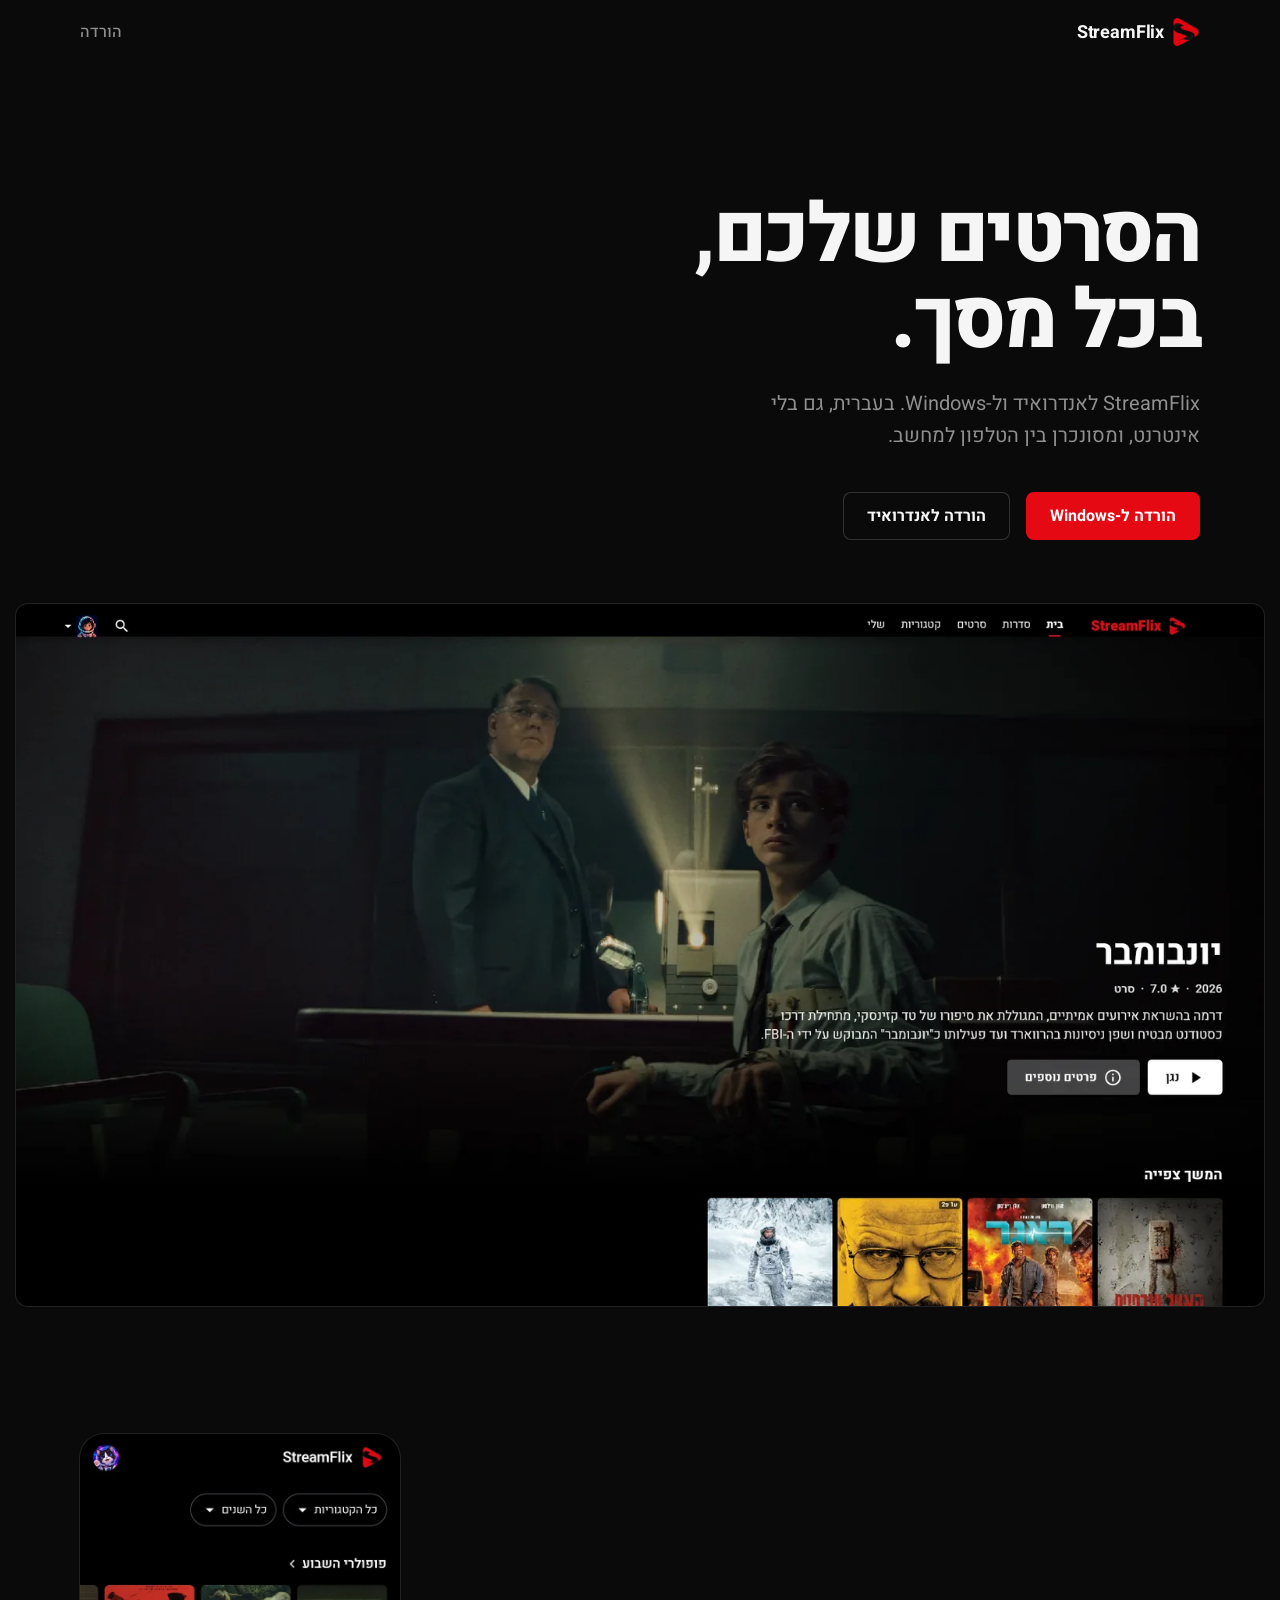
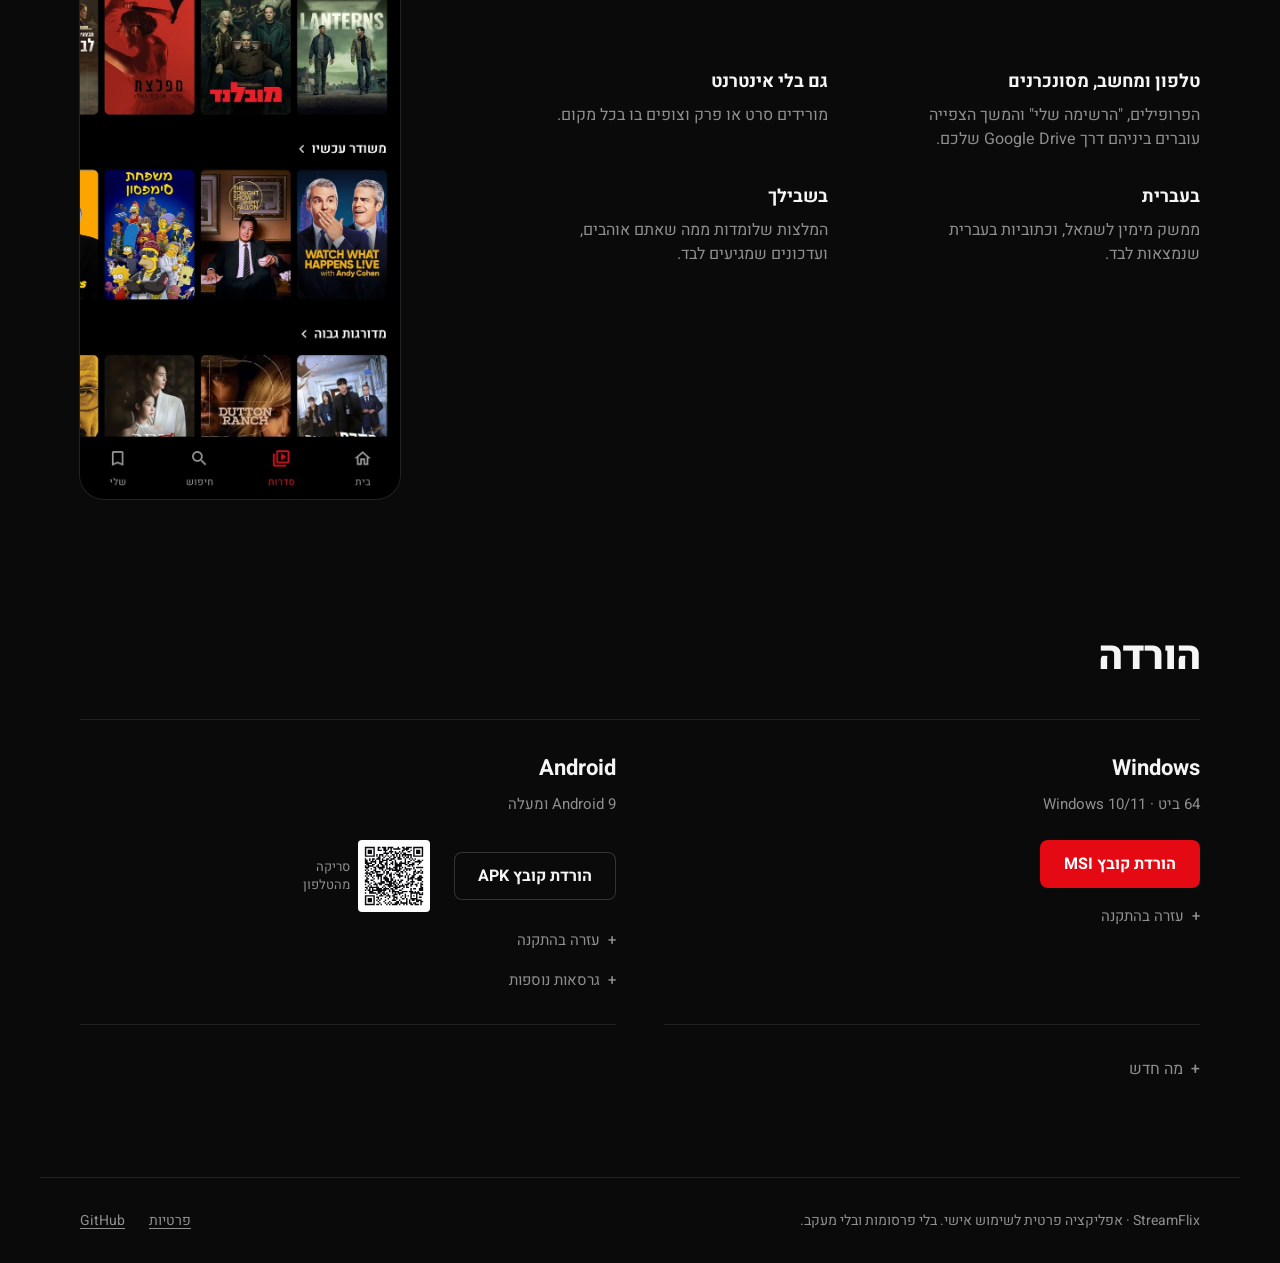
==== preview/index.html @ 17f9ec04 "Add /preview/ of the landing-v2 redesign for owner review (not linked, noindex)" ====
<!DOCTYPE html>
<html lang="he" dir="rtl" data-platform="other">
<head>
<meta name="robots" content="noindex">
<meta charset="utf-8">
<meta name="viewport" content="width=device-width, initial-scale=1, viewport-fit=cover">
<title>StreamFlix · לאנדרואיד ול-Windows</title>
<meta name="description" content="StreamFlix לאנדרואיד ול-Windows: ממשק בעברית, צפייה בלי אינטרנט, וסנכרון בין הטלפון למחשב.">
<meta name="theme-color" content="#0a0a0a">
<meta name="color-scheme" content="dark">
<link rel="canonical" href="https://haim098.github.io/streamflix-site/">
<link rel="icon" type="image/png" href="assets/favicon.png">
<link rel="apple-touch-icon" href="assets/apple-touch-icon.png">

<meta property="og:type" content="website">
<meta property="og:locale" content="he_IL">
<meta property="og:site_name" content="StreamFlix">
<meta property="og:title" content="StreamFlix · לטלפון ולמחשב">
<meta property="og:description" content="ממשק בעברית, צפייה בלי אינטרנט, וסנכרון בין הטלפון למחשב. לאנדרואיד ול-Windows.">
<meta property="og:url" content="https://haim098.github.io/streamflix-site/">
<meta property="og:image" content="https://haim098.github.io/streamflix-site/assets/og.jpg">
<meta property="og:image:width" content="1200">
<meta property="og:image:height" content="630">
<meta property="og:image:alt" content="StreamFlix במחשב ובטלפון">
<meta name="twitter:card" content="summary_large_image">
<meta name="twitter:image" content="https://haim098.github.io/streamflix-site/assets/og.jpg">

<link rel="preconnect" href="https://fonts.googleapis.com">
<link rel="preconnect" href="https://fonts.gstatic.com" crossorigin>
<link rel="stylesheet" href="https://fonts.googleapis.com/css2?family=Heebo:wght@400;500;700;800&display=swap">
<link rel="preconnect" href="https://api.github.com" crossorigin>
<link rel="stylesheet" href="assets/site.css">
<script>
  (function () {
    var ua = navigator.userAgent || "", p = "other";
    if (/Android/i.test(ua)) p = "android";
    else if (/iPhone|iPad|iPod/i.test(ua) || (/Macintosh/.test(ua) && navigator.maxTouchPoints > 1)) p = "ios";
    else if (/Windows/i.test(ua)) p = "windows";
    document.documentElement.setAttribute("data-platform", p);
  })();
</script>
</head>
<body>

<header class="bar">
  <div class="wrap bar-in">
    <a class="brand" href="./" aria-label="StreamFlix">
      <img src="assets/logo.png" alt="" width="28" height="28">
      <span>StreamFlix</span>
    </a>
    <a class="bar-link" href="#download">הורדה</a>
  </div>
</header>

<main>
  <section class="hero wrap" aria-labelledby="title">
    <h1 id="title">הסרטים שלכם,<br>בכל מסך.</h1>
    <p class="sub">StreamFlix לאנדרואיד ול-Windows. בעברית, גם בלי אינטרנט, ומסונכרן בין הטלפון למחשב.</p>

    <div class="actions">
      <a class="btn" data-plat="windows" href="https://github.com/Haim098/streamflix-releases/releases/latest/download/streamflix-windows-x64.msi">הורדה ל-Windows</a>
      <a class="btn" data-plat="android" href="https://github.com/Haim098/streamflix-releases/releases/latest/download/streamflix-arm64-v8a.apk">הורדה לאנדרואיד</a>
    </div>
    <p class="meta">
      <span class="live" data-version hidden></span>
      <span class="only-android"><a href="https://github.com/Haim098/streamflix-releases/releases/latest/download/streamflix-universal.apk">טלפון ישן? גרסה אוניברסלית</a></span>
      <span class="only-ios">אין עדיין גרסה לאייפון.</span>
    </p>
  </section>

  <figure class="shot-desktop">
    <img data-shot="desktop"
         src="assets/shots/desktop-home-1920.webp"
         srcset="assets/shots/desktop-home-960.webp 960w, assets/shots/desktop-home.webp 1600w, assets/shots/desktop-home-1920.webp 1920w"
         sizes="(min-width: 1536px) 1440px, calc(100vw - 32px)"
         width="1920" height="1080" fetchpriority="high" decoding="async"
         alt="StreamFlix במחשב: מסך הבית עם באנר גדול של סרט ושורת המשך צפייה">
  </figure>

  <section class="about wrap" aria-label="יכולות">
    <dl class="points">
      <div><dt>טלפון ומחשב, מסונכרנים</dt><dd>הפרופילים, "הרשימה שלי" והמשך הצפייה עוברים ביניהם דרך Google Drive שלכם.</dd></div>
      <div><dt>גם בלי אינטרנט</dt><dd>מורידים סרט או פרק וצופים בו בכל מקום.</dd></div>
      <div><dt>בעברית</dt><dd>ממשק מימין לשמאל, וכתוביות בעברית שנמצאות לבד.</dd></div>
      <div><dt>בשבילך</dt><dd>המלצות שלומדות ממה שאתם אוהבים, ועדכונים שמגיעים לבד.</dd></div>
    </dl>
    <figure class="shot-phone">
      <img data-shot="phone" src="assets/shots/phone-series.webp" width="720" height="1497" loading="lazy" decoding="async"
           alt="StreamFlix בטלפון: לשונית הסדרות עם שורות של פוסטרים">
    </figure>
  </section>

  <section class="download wrap" id="download" aria-labelledby="dl-title">
    <h2 id="dl-title">הורדה</h2>
    <div class="dl-cols">
      <div class="dl" data-card="windows">
        <h3>Windows</h3>
        <p class="spec">64 ביט · <bdi dir="ltr">Windows 10/11</bdi><span class="live" data-size="streamflix-windows-x64.msi"></span></p>
        <a class="btn" data-plat="windows" href="https://github.com/Haim098/streamflix-releases/releases/latest/download/streamflix-windows-x64.msi">הורדת קובץ MSI</a>
        <details>
          <summary>עזרה בהתקנה</summary>
          <p>לחיצה כפולה על הקובץ, בלי הרשאות מנהל. אם מופיע "Windows protected your PC": <b dir="ltr">More info</b> ואז <b dir="ltr">Run anyway</b>. בניגון הראשון חומת האש תשאל על גישה לרשת (הסרטים מגיעים מרשת שיתוף קבצים): <b dir="ltr">Allow</b>.</p>
        </details>
      </div>

      <div class="dl" data-card="android">
        <h3>Android</h3>
        <p class="spec"><bdi dir="ltr">Android 9</bdi> ומעלה<span class="live" data-size="streamflix-arm64-v8a.apk"></span></p>
        <div class="dl-row">
          <a class="btn" data-plat="android" href="https://github.com/Haim098/streamflix-releases/releases/latest/download/streamflix-arm64-v8a.apk">הורדת קובץ APK</a>
          <figure class="qr">
            <img src="assets/qr-android.svg" width="72" height="72" alt="קוד QR להורדת האפליקציה לאנדרואיד">
            <figcaption>סריקה מהטלפון</figcaption>
          </figure>
        </div>
        <details>
          <summary>עזרה בהתקנה</summary>
          <p>כשהטלפון מבקש, מאשרים התקנה ממקור לא ידוע (<b>הגדרות</b> ← <b>אפשר ממקור זה</b>) ולוחצים <b>התקן</b>.</p>
        </details>
        <details>
          <summary>גרסאות נוספות</summary>
          <ul class="variants">
            <li><a href="https://github.com/Haim098/streamflix-releases/releases/latest/download/streamflix-universal.apk">אוניברסלית, לכל טלפון</a><span class="live" data-size="streamflix-universal.apk"></span></li>
            <li><a href="https://github.com/Haim098/streamflix-releases/releases/latest/download/streamflix-armeabi-v7a.apk">טלפונים ישנים (32 ביט)</a><span class="live" data-size="streamflix-armeabi-v7a.apk"></span></li>
            <li><a href="https://github.com/Haim098/streamflix-releases/releases/latest/download/streamflix-x86_64.apk">x86_64</a><span class="live" data-size="streamflix-x86_64.apk"></span></li>
          </ul>
          <dl class="hashes" dir="ltr" data-hashes hidden></dl>
        </details>
      </div>
    </div>

    <details class="news" id="news">
      <summary>מה חדש<span class="live" data-news-ver hidden></span></summary>
      <div class="news-body" id="news-body"></div>
      <a class="news-link" href="https://github.com/Haim098/streamflix-releases/releases/latest" rel="noopener">כל השינויים ב-GitHub</a>
    </details>
  </section>
</main>

<footer class="foot wrap">
  <span>StreamFlix · אפליקציה פרטית לשימוש אישי. בלי פרסומות ובלי מעקב.</span>
  <nav aria-label="קישורים">
    <a href="../privacy/">פרטיות</a>
    <a href="https://github.com/Haim098/streamflix-releases/releases" rel="noopener">GitHub</a>
  </nav>
</footer>

<script src="assets/shots.js"></script>
<script src="assets/site.js"></script>
</body>
</html>
---- preview/assets/site.css ----
/* StreamFlix landing page, v2. Typography first, one accent, 8-pt spacing. */
:root {
  --bg: #0a0a0a;
  --fg: #f5f5f5;
  --muted: #8f8f8f;      /* 6.3:1 on --bg */
  --line: #222;
  --line-2: #333;
  --accent: #e50914;
  --accent-hi: #f6121d;
  --s1: 8px; --s2: 16px; --s3: 24px; --s4: 32px; --s5: 40px; --s6: 48px; --s8: 64px; --s10: 80px; --s12: 96px; --s16: 128px;
  --wrap: 1120px;
  --gutter: var(--s2);
  color-scheme: dark;
}
@media (min-width: 768px) { :root { --gutter: var(--s5); } }

*, *::before, *::after { box-sizing: border-box; }
html { -webkit-text-size-adjust: 100%; scroll-behavior: smooth; }
body {
  margin: 0; background: var(--bg); color: var(--fg);
  font: 400 16px/1.5 "Heebo", "Segoe UI", system-ui, sans-serif;
  -webkit-font-smoothing: antialiased;
}
img { display: block; max-width: 100%; height: auto; }
a { color: inherit; }
b { font-weight: 700; }
h1, h2, h3, p, dl, dd, figure, ul { margin: 0; }
[hidden] { display: none !important; }
:focus-visible { outline: 2px solid var(--fg); outline-offset: 3px; border-radius: 4px; }

.wrap { width: 100%; max-width: calc(var(--wrap) + 2 * var(--gutter)); margin-inline: auto; padding-inline: var(--gutter); }

/* Top bar */
.bar-in { display: flex; align-items: center; justify-content: space-between; height: var(--s8); }
.brand { display: inline-flex; align-items: center; gap: var(--s1); text-decoration: none; font-weight: 700; font-size: 18px; letter-spacing: -.01em; }
.bar-link { color: var(--muted); text-decoration: none; font-weight: 500; }
.bar-link:hover { color: var(--fg); }

/* Hero */
.hero { padding-top: var(--s10); padding-bottom: var(--s6); }
@media (min-width: 1024px) { .hero { padding-top: var(--s16); } }
h1 {
  font-weight: 800; letter-spacing: -.035em; line-height: 1.05;
  font-size: clamp(40px, 6.4vw, 88px);
}
.sub { margin-top: var(--s3); font-size: clamp(17px, 1.6vw, 20px); color: var(--muted); max-width: 40ch; line-height: 1.6; }

.actions { display: flex; flex-wrap: wrap; gap: var(--s2); margin-top: var(--s5); }
.btn {
  display: inline-flex; align-items: center; justify-content: center;
  height: var(--s6); padding: 0 var(--s3); border-radius: var(--s1);
  font-weight: 700; font-size: 16px; text-decoration: none; white-space: nowrap;
  background: transparent; color: var(--fg); box-shadow: inset 0 0 0 1px var(--line-2);
  transition: background-color .15s, box-shadow .15s;
}
.btn:hover { box-shadow: inset 0 0 0 1px var(--muted); }
/* Primary = the visitor's platform. Unknown desktops: Windows. */
[data-platform="windows"] .btn[data-plat="windows"],
[data-platform="other"] .btn[data-plat="windows"],
[data-platform="android"] .btn[data-plat="android"] { background: var(--accent); box-shadow: none; color: #fff; }
[data-platform="windows"] .btn[data-plat="windows"]:hover,
[data-platform="other"] .btn[data-plat="windows"]:hover,
[data-platform="android"] .btn[data-plat="android"]:hover { background: var(--accent-hi); }
[data-platform="android"] .actions .btn[data-plat="android"] { order: -1; }
@media (max-width: 479px) { .actions .btn { flex: 1 1 100%; } }

.meta { margin-top: var(--s2); font-size: 14px; color: var(--muted); display: flex; flex-wrap: wrap; gap: var(--s1) var(--s3); }
.meta a { color: var(--muted); text-underline-offset: 3px; }
.meta a:hover { color: var(--fg); }
.only-android, .only-ios { display: none; }
[data-platform="android"] .only-android, [data-platform="ios"] .only-ios { display: inline; }

/* Big desktop screenshot: as wide as the viewport allows, capped at 1440. */
.shot-desktop { padding-inline: var(--s2); max-width: calc(1440px + 2 * var(--s2)); margin-inline: auto; }
.shot-desktop img { width: 100%; border-radius: var(--s1); box-shadow: 0 0 0 1px var(--line); background: #000; }
@media (min-width: 768px) { .shot-desktop img { border-radius: 12px; } }

/* Points + phone */
.about {
  display: grid; gap: var(--s8); align-items: center;
  padding-top: var(--s12); padding-bottom: var(--s12);
}
@media (min-width: 900px) { .about { grid-template-columns: 1fr 320px; gap: var(--s12); padding-top: var(--s16); padding-bottom: var(--s16); } }
.points { display: grid; gap: var(--s4) var(--s5); }
@media (min-width: 600px) { .points { grid-template-columns: 1fr 1fr; } }
.points dt { font-weight: 700; font-size: 18px; }
.points dd { margin-top: var(--s1); color: var(--muted); max-width: 32ch; }
.shot-phone { width: min(280px, 72%); margin-inline: auto; }
.shot-phone img { border-radius: 24px; box-shadow: 0 0 0 1px var(--line); background: #000; }
@media (min-width: 900px) { .shot-phone { width: 100%; } }

/* Download */
.download { padding-bottom: var(--s12); }
h2 { font-size: clamp(28px, 3.4vw, 40px); font-weight: 800; letter-spacing: -.02em; padding-bottom: var(--s4); border-bottom: 1px solid var(--line); }
.dl-cols { display: grid; }
@media (min-width: 768px) { .dl-cols { grid-template-columns: 1fr 1fr; gap: var(--s6); } }
.dl { padding: var(--s4) 0; border-bottom: 1px solid var(--line); display: flex; flex-direction: column; align-items: flex-start; }
h3 { font-size: 22px; font-weight: 700; }
.spec { margin-top: var(--s1); color: var(--muted); font-size: 15px; margin-bottom: var(--s3); }
.dl-row { display: flex; align-items: center; gap: var(--s3); }
.qr { display: flex; align-items: center; gap: var(--s1); }
.qr img { width: 72px; height: 72px; border-radius: 4px; background: #fff; padding: 4px; }
.qr figcaption { font-size: 13px; color: var(--muted); width: 6em; line-height: 1.35; }
[data-platform="android"] .qr, [data-platform="ios"] .qr { display: none; }
@media (max-width: 767px) { .qr { display: none; } }

details { margin-top: var(--s2); width: 100%; }
summary { cursor: pointer; color: var(--muted); font-size: 15px; list-style: none; display: inline-flex; align-items: center; gap: var(--s1); }
summary::-webkit-details-marker { display: none; }
summary::before { content: "+"; display: inline-block; width: 1ch; font-weight: 500; }
details[open] > summary::before { content: "−"; }
summary:hover { color: var(--fg); }
details > p, details > ul, details > dl, details > div { margin-top: var(--s2); font-size: 15px; color: #cfcfcf; max-width: 60ch; line-height: 1.65; }
.variants { list-style: none; padding: 0; display: grid; gap: var(--s1); }
.variants a { text-underline-offset: 3px; }
.variants .live { color: var(--muted); }
.hashes { display: grid; gap: 4px; font-size: 12px !important; }
.hashes dt { color: var(--muted); margin-top: var(--s1); }
.hashes dd { font-family: ui-monospace, Consolas, monospace; word-break: break-all; color: #bdbdbd; }

[data-size] { white-space: nowrap; }
[data-size]:not(:empty)::before { content: " · "; }
[data-size] bdi, [data-version] bdi { unicode-bidi: isolate; direction: ltr; }

/* What's new */
.news { margin-top: var(--s4); }
.news > summary { font-size: 16px; }
.news [data-news-ver]::before { content: " "; }
.news-body { max-width: 68ch; }
.news-body h3 { font-size: 16px; margin-top: var(--s3); }
.news-body h3:first-child { margin-top: 0; }
.news-body h4 { font-size: 15px; margin-top: var(--s2); }
.news-body p { margin-top: var(--s1); }
.news-body ul { margin-top: var(--s1); padding-inline-start: var(--s3); display: grid; gap: 4px; }
.news-body code { font-family: ui-monospace, Consolas, monospace; font-size: .9em; unicode-bidi: isolate; direction: ltr; }
.news-link { display: inline-block; margin-top: var(--s2); color: var(--muted); font-size: 15px; text-underline-offset: 3px; }
.news-link:hover { color: var(--fg); }

/* Footer */
.foot {
  display: flex; flex-wrap: wrap; gap: var(--s2) var(--s4); justify-content: space-between;
  padding-top: var(--s4); padding-bottom: calc(var(--s4) + env(safe-area-inset-bottom));
  border-top: 1px solid var(--line); color: var(--muted); font-size: 14px;
}
.foot nav { display: flex; gap: var(--s3); }
.foot a { color: var(--muted); text-underline-offset: 3px; }
.foot a:hover { color: var(--fg); }

@media (prefers-reduced-motion: reduce) { html { scroll-behavior: auto; } * { transition: none !important; } }

/* Phones: one clear download in the hero (the other platform is in the download section). */
@media (max-width: 767px) {
  [data-platform="android"] .actions .btn[data-plat="windows"] { display: none; }
  .hero { padding-top: var(--s6); padding-bottom: var(--s5); }
  h1 { font-size: 36px; letter-spacing: -.03em; line-height: 1.1; }
  .sub { margin-top: var(--s2); font-size: 17px; }
  .actions { margin-top: var(--s4); }
  .about { padding-top: var(--s10); padding-bottom: var(--s10); }
}
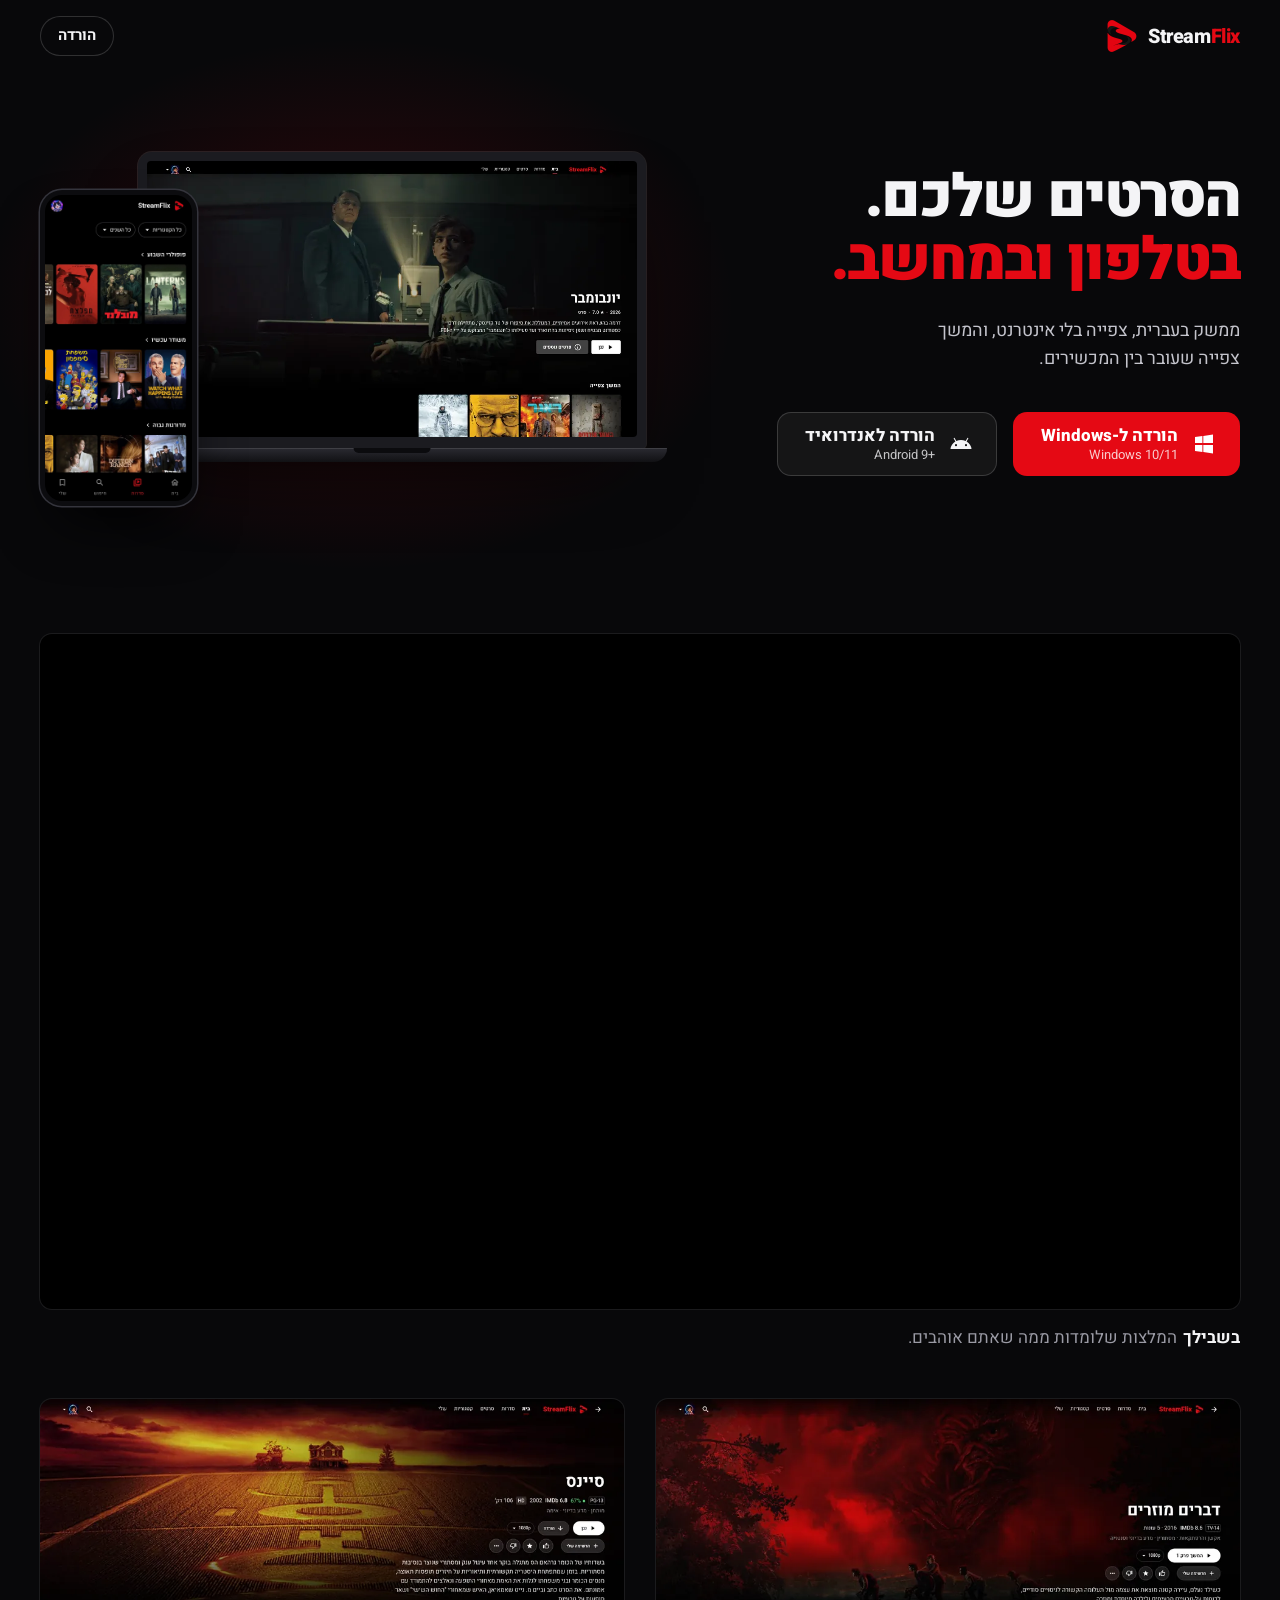
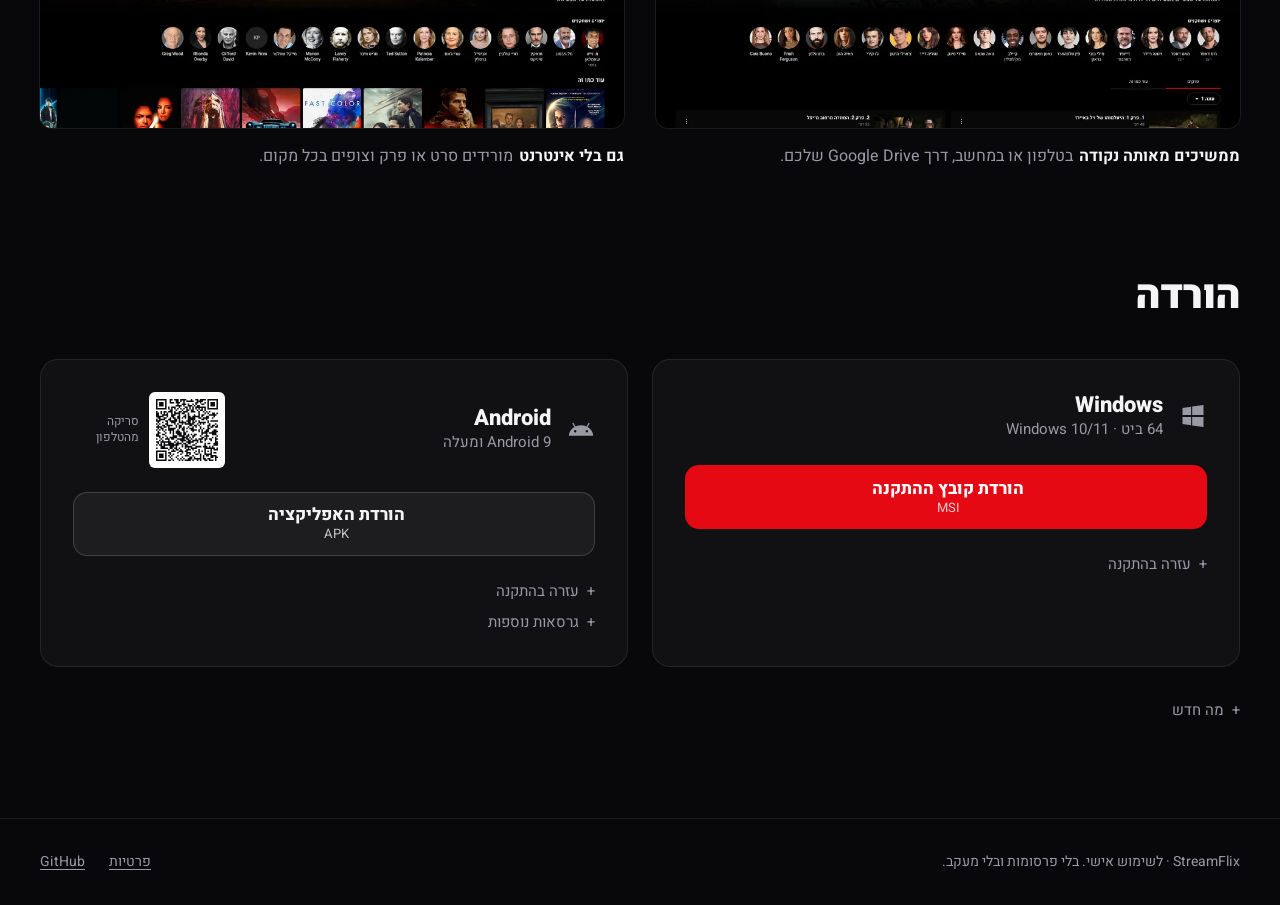
==== commit 71db7b5e: "Update /preview/ to the landing-v3 redesign for owner review (not linked, noindex) Only preview/ cha" ====
--- a/preview/index.html
+++ b/preview/index.html
@@ -1,14 +1,13 @@
 <!DOCTYPE html>
 <html lang="he" dir="rtl" data-platform="other">
 <head>
-<meta name="robots" content="noindex">
 <meta charset="utf-8">
 <meta name="viewport" content="width=device-width, initial-scale=1, viewport-fit=cover">
 <title>StreamFlix · לאנדרואיד ול-Windows</title>
 <meta name="description" content="StreamFlix לאנדרואיד ול-Windows: ממשק בעברית, צפייה בלי אינטרנט, וסנכרון בין הטלפון למחשב.">
-<meta name="theme-color" content="#0a0a0a">
+<meta name="theme-color" content="#08080a">
 <meta name="color-scheme" content="dark">
-<link rel="canonical" href="https://haim098.github.io/streamflix-site/">
+<meta name="robots" content="noindex, nofollow">
 <link rel="icon" type="image/png" href="assets/favicon.png">
 <link rel="apple-touch-icon" href="assets/apple-touch-icon.png">
 
@@ -16,7 +15,7 @@
 <meta property="og:locale" content="he_IL">
 <meta property="og:site_name" content="StreamFlix">
 <meta property="og:title" content="StreamFlix · לטלפון ולמחשב">
-<meta property="og:description" content="ממשק בעברית, צפייה בלי אינטרנט, וסנכרון בין הטלפון למחשב. לאנדרואיד ול-Windows.">
+<meta property="og:description" content="ממשק בעברית, צפייה בלי אינטרנט, וסנכרון בין הטלפון למחשב.">
 <meta property="og:url" content="https://haim098.github.io/streamflix-site/">
 <meta property="og:image" content="https://haim098.github.io/streamflix-site/assets/og.jpg">
 <meta property="og:image:width" content="1200">
@@ -27,7 +26,7 @@
 
 <link rel="preconnect" href="https://fonts.googleapis.com">
 <link rel="preconnect" href="https://fonts.gstatic.com" crossorigin>
-<link rel="stylesheet" href="https://fonts.googleapis.com/css2?family=Heebo:wght@400;500;700;800&display=swap">
+<link rel="stylesheet" href="https://fonts.googleapis.com/css2?family=Heebo:wght@400;500;700;800;900&display=swap">
 <link rel="preconnect" href="https://api.github.com" crossorigin>
 <link rel="stylesheet" href="assets/site.css">
 <script>
@@ -42,80 +41,103 @@
 </head>
 <body>
 
+<svg width="0" height="0" style="position:absolute" aria-hidden="true" focusable="false">
+  <symbol id="i-win" viewBox="0 0 24 24"><path fill="currentColor" d="M3 5.1 10.4 4v7.1H3V5.1Zm8.3-1.2L21 2.5v8.6h-9.7V3.9ZM3 12.9h7.4V20L3 18.9v-6Zm8.3 0H21v8.6l-9.7-1.4v-7.2Z"/></symbol>
+  <symbol id="i-android" viewBox="0 0 24 24"><path fill="currentColor" d="M17.6 9.5 19.3 6.6a.5.5 0 0 0-.9-.5l-1.7 3a10.6 10.6 0 0 0-9.4 0l-1.7-3a.5.5 0 1 0-.9.5l1.7 2.9A9.9 9.9 0 0 0 1.5 17h21a9.9 9.9 0 0 0-4.9-7.5ZM7 14.2a1 1 0 1 1 0-2.1 1 1 0 0 1 0 2.1Zm10 0a1 1 0 1 1 0-2.1 1 1 0 0 1 0 2.1Z"/></symbol>
+</svg>
+
 <header class="bar">
   <div class="wrap bar-in">
     <a class="brand" href="./" aria-label="StreamFlix">
-      <img src="assets/logo.png" alt="" width="28" height="28">
-      <span>StreamFlix</span>
+      <img src="assets/logo.png" alt="" width="32" height="32">
+      <span>Stream<b>Flix</b></span>
     </a>
-    <a class="bar-link" href="#download">הורדה</a>
+    <a class="bar-btn" href="#download">הורדה</a>
   </div>
 </header>
 
 <main>
-  <section class="hero wrap" aria-labelledby="title">
-    <h1 id="title">הסרטים שלכם,<br>בכל מסך.</h1>
-    <p class="sub">StreamFlix לאנדרואיד ול-Windows. בעברית, גם בלי אינטרנט, ומסונכרן בין הטלפון למחשב.</p>
+  <section class="hero">
+    <div class="wrap hero-grid">
+      <div class="hero-copy">
+        <h1>הסרטים שלכם.<br><span>בטלפון ובמחשב.</span></h1>
+        <p class="sub">ממשק בעברית, צפייה בלי אינטרנט, והמשך צפייה שעובר בין המכשירים.</p>
 
-    <div class="actions">
-      <a class="btn" data-plat="windows" href="https://github.com/Haim098/streamflix-releases/releases/latest/download/streamflix-windows-x64.msi">הורדה ל-Windows</a>
-      <a class="btn" data-plat="android" href="https://github.com/Haim098/streamflix-releases/releases/latest/download/streamflix-arm64-v8a.apk">הורדה לאנדרואיד</a>
+        <div class="cta">
+          <a class="dl-btn" data-plat="windows" href="https://github.com/Haim098/streamflix-releases/releases/latest/download/streamflix-windows-x64.msi">
+            <svg aria-hidden="true"><use href="#i-win"/></svg>
+            <span><b>הורדה ל-Windows</b><small><bdi dir="ltr">Windows 10/11</bdi><span class="live" data-size="streamflix-windows-x64.msi"></span></small></span>
+          </a>
+          <a class="dl-btn" data-plat="android" href="https://github.com/Haim098/streamflix-releases/releases/latest/download/streamflix-arm64-v8a.apk">
+            <svg aria-hidden="true"><use href="#i-android"/></svg>
+            <span><b>הורדה לאנדרואיד</b><small><bdi dir="ltr">Android 9+</bdi><span class="live" data-size="streamflix-arm64-v8a.apk"></span></small></span>
+          </a>
+        </div>
+        <p class="meta">
+          <span class="live" data-version hidden></span>
+          <span class="only-android"><a href="https://github.com/Haim098/streamflix-releases/releases/latest/download/streamflix-universal.apk">טלפון ישן? גרסה אוניברסלית</a></span>
+          <span class="only-ios">אין עדיין גרסה לאייפון.</span>
+        </p>
+      </div>
+
+      <div class="devices">
+        <div class="laptop">
+          <div class="laptop-screen">
+            <img data-shot="heroDesktop" src="assets/shots/desktop-home-1600.webp"
+                 srcset="assets/shots/desktop-home-960.webp 960w, assets/shots/desktop-home-1600.webp 1600w"
+                 sizes="(min-width: 1024px) 640px, 90vw" width="1600" height="900" fetchpriority="high" decoding="async"
+                 alt="StreamFlix במחשב: מסך הבית">
+          </div>
+          <div class="laptop-base" aria-hidden="true"></div>
+        </div>
+        <div class="phone">
+          <img data-shot="heroPhone" src="assets/shots/phone-series.webp" width="720" height="1497" decoding="async"
+               alt="StreamFlix בטלפון: לשונית הסדרות">
+        </div>
+      </div>
     </div>
-    <p class="meta">
-      <span class="live" data-version hidden></span>
-      <span class="only-android"><a href="https://github.com/Haim098/streamflix-releases/releases/latest/download/streamflix-universal.apk">טלפון ישן? גרסה אוניברסלית</a></span>
-      <span class="only-ios">אין עדיין גרסה לאייפון.</span>
-    </p>
   </section>
 
-  <figure class="shot-desktop">
-    <img data-shot="desktop"
-         src="assets/shots/desktop-home-1920.webp"
-         srcset="assets/shots/desktop-home-960.webp 960w, assets/shots/desktop-home.webp 1600w, assets/shots/desktop-home-1920.webp 1920w"
-         sizes="(min-width: 1536px) 1440px, calc(100vw - 32px)"
-         width="1920" height="1080" fetchpriority="high" decoding="async"
-         alt="StreamFlix במחשב: מסך הבית עם באנר גדול של סרט ושורת המשך צפייה">
-  </figure>
-
-  <section class="about wrap" aria-label="יכולות">
-    <dl class="points">
-      <div><dt>טלפון ומחשב, מסונכרנים</dt><dd>הפרופילים, "הרשימה שלי" והמשך הצפייה עוברים ביניהם דרך Google Drive שלכם.</dd></div>
-      <div><dt>גם בלי אינטרנט</dt><dd>מורידים סרט או פרק וצופים בו בכל מקום.</dd></div>
-      <div><dt>בעברית</dt><dd>ממשק מימין לשמאל, וכתוביות בעברית שנמצאות לבד.</dd></div>
-      <div><dt>בשבילך</dt><dd>המלצות שלומדות ממה שאתם אוהבים, ועדכונים שמגיעים לבד.</dd></div>
-    </dl>
-    <figure class="shot-phone">
-      <img data-shot="phone" src="assets/shots/phone-series.webp" width="720" height="1497" loading="lazy" decoding="async"
-           alt="StreamFlix בטלפון: לשונית הסדרות עם שורות של פוסטרים">
-    </figure>
-  </section>
+  <section class="shots wrap" aria-label="צילומי מסך" id="shots"></section>
 
   <section class="download wrap" id="download" aria-labelledby="dl-title">
     <h2 id="dl-title">הורדה</h2>
-    <div class="dl-cols">
-      <div class="dl" data-card="windows">
-        <h3>Windows</h3>
-        <p class="spec">64 ביט · <bdi dir="ltr">Windows 10/11</bdi><span class="live" data-size="streamflix-windows-x64.msi"></span></p>
-        <a class="btn" data-plat="windows" href="https://github.com/Haim098/streamflix-releases/releases/latest/download/streamflix-windows-x64.msi">הורדת קובץ MSI</a>
+    <div class="cards">
+      <article class="card" data-card="windows">
+        <div class="card-head">
+          <svg aria-hidden="true"><use href="#i-win"/></svg>
+          <div><h3>Windows</h3><p>64 ביט · <bdi dir="ltr">Windows 10/11</bdi></p></div>
+        </div>
+        <a class="dl-btn" data-plat="windows" href="https://github.com/Haim098/streamflix-releases/releases/latest/download/streamflix-windows-x64.msi">
+          <span><b>הורדת קובץ ההתקנה</b><small><bdi dir="ltr">MSI</bdi><span class="live" data-size="streamflix-windows-x64.msi"></span></small></span>
+        </a>
         <details>
           <summary>עזרה בהתקנה</summary>
-          <p>לחיצה כפולה על הקובץ, בלי הרשאות מנהל. אם מופיע "Windows protected your PC": <b dir="ltr">More info</b> ואז <b dir="ltr">Run anyway</b>. בניגון הראשון חומת האש תשאל על גישה לרשת (הסרטים מגיעים מרשת שיתוף קבצים): <b dir="ltr">Allow</b>.</p>
+          <ul>
+            <li>אם מופיע "Windows protected your PC": <b dir="ltr">More info</b> ← <b dir="ltr">Run anyway</b>.</li>
+            <li>בניגון הראשון חומת האש שואלת על גישה לרשת (הסרטים מגיעים מרשת שיתוף קבצים): <b dir="ltr">Allow</b>.</li>
+            <li>לא צריך הרשאות מנהל.</li>
+          </ul>
         </details>
-      </div>
+      </article>
 
-      <div class="dl" data-card="android">
-        <h3>Android</h3>
-        <p class="spec"><bdi dir="ltr">Android 9</bdi> ומעלה<span class="live" data-size="streamflix-arm64-v8a.apk"></span></p>
-        <div class="dl-row">
-          <a class="btn" data-plat="android" href="https://github.com/Haim098/streamflix-releases/releases/latest/download/streamflix-arm64-v8a.apk">הורדת קובץ APK</a>
+      <article class="card" data-card="android">
+        <div class="card-head">
+          <svg aria-hidden="true"><use href="#i-android"/></svg>
+          <div><h3>Android</h3><p><bdi dir="ltr">Android 9</bdi> ומעלה</p></div>
           <figure class="qr">
-            <img src="assets/qr-android.svg" width="72" height="72" alt="קוד QR להורדת האפליקציה לאנדרואיד">
+            <img src="assets/qr-android.svg" width="76" height="76" alt="קוד QR להורדה לאנדרואיד">
             <figcaption>סריקה מהטלפון</figcaption>
           </figure>
         </div>
+        <a class="dl-btn" data-plat="android" href="https://github.com/Haim098/streamflix-releases/releases/latest/download/streamflix-arm64-v8a.apk">
+          <span><b>הורדת האפליקציה</b><small><bdi dir="ltr">APK</bdi><span class="live" data-size="streamflix-arm64-v8a.apk"></span></small></span>
+        </a>
         <details>
           <summary>עזרה בהתקנה</summary>
-          <p>כשהטלפון מבקש, מאשרים התקנה ממקור לא ידוע (<b>הגדרות</b> ← <b>אפשר ממקור זה</b>) ולוחצים <b>התקן</b>.</p>
+          <ul>
+            <li>כשהטלפון מבקש: <b>הגדרות</b> ← <b>אפשר ממקור זה</b>, ואז <b>התקן</b>.</li>
+          </ul>
         </details>
         <details>
           <summary>גרסאות נוספות</summary>
@@ -126,10 +148,10 @@
           </ul>
           <dl class="hashes" dir="ltr" data-hashes hidden></dl>
         </details>
-      </div>
+      </article>
     </div>
 
-    <details class="news" id="news">
+    <details class="news">
       <summary>מה חדש<span class="live" data-news-ver hidden></span></summary>
       <div class="news-body" id="news-body"></div>
       <a class="news-link" href="https://github.com/Haim098/streamflix-releases/releases/latest" rel="noopener">כל השינויים ב-GitHub</a>
@@ -137,12 +159,14 @@
   </section>
 </main>
 
-<footer class="foot wrap">
-  <span>StreamFlix · אפליקציה פרטית לשימוש אישי. בלי פרסומות ובלי מעקב.</span>
-  <nav aria-label="קישורים">
-    <a href="../privacy/">פרטיות</a>
-    <a href="https://github.com/Haim098/streamflix-releases/releases" rel="noopener">GitHub</a>
-  </nav>
+<footer class="foot">
+  <div class="wrap foot-in">
+    <span>StreamFlix · לשימוש אישי. בלי פרסומות ובלי מעקב.</span>
+    <nav aria-label="קישורים">
+      <a href="../privacy/">פרטיות</a>
+      <a href="https://github.com/Haim098/streamflix-releases/releases" rel="noopener">GitHub</a>
+    </nav>
+  </div>
 </footer>
 
 <script src="assets/shots.js"></script>
--- a/preview/assets/site.css
+++ b/preview/assets/site.css
@@ -1,159 +1,184 @@
-/* StreamFlix landing page, v2. Typography first, one accent, 8-pt spacing. */
+/* StreamFlix landing page, v3: cinematic but quiet. 8-pt spacing, one red light, one red accent. */
 :root {
-  --bg: #0a0a0a;
-  --fg: #f5f5f5;
-  --muted: #8f8f8f;      /* 6.3:1 on --bg */
-  --line: #222;
-  --line-2: #333;
-  --accent: #e50914;
-  --accent-hi: #f6121d;
+  --bg: #08080a;
+  --card: #111114;
+  --fg: #f4f4f6;
+  --muted: #9a9aa4;        /* ≥ 6:1 on --bg */
+  --line: rgba(255,255,255,.08);
+  --line-2: rgba(255,255,255,.16);
+  --red: #e50914;
+  --red-hi: #f5141f;
   --s1: 8px; --s2: 16px; --s3: 24px; --s4: 32px; --s5: 40px; --s6: 48px; --s8: 64px; --s10: 80px; --s12: 96px; --s16: 128px;
-  --wrap: 1120px;
-  --gutter: var(--s2);
+  --wrap: 1200px;
+  --gutter: 20px;
   color-scheme: dark;
 }
-@media (min-width: 768px) { :root { --gutter: var(--s5); } }
+@media (min-width: 768px) { :root { --gutter: 40px; } }
 
 *, *::before, *::after { box-sizing: border-box; }
 html { -webkit-text-size-adjust: 100%; scroll-behavior: smooth; }
-body {
-  margin: 0; background: var(--bg); color: var(--fg);
-  font: 400 16px/1.5 "Heebo", "Segoe UI", system-ui, sans-serif;
-  -webkit-font-smoothing: antialiased;
-}
+body { margin: 0; background: var(--bg); color: var(--fg); font: 400 16px/1.55 "Heebo", "Segoe UI", system-ui, sans-serif; -webkit-font-smoothing: antialiased; overflow-x: hidden; }
 img { display: block; max-width: 100%; height: auto; }
 a { color: inherit; }
 b { font-weight: 700; }
-h1, h2, h3, p, dl, dd, figure, ul { margin: 0; }
+h1, h2, h3, p, figure, ul, dl, dd { margin: 0; }
 [hidden] { display: none !important; }
-:focus-visible { outline: 2px solid var(--fg); outline-offset: 3px; border-radius: 4px; }
-
+:focus-visible { outline: 2px solid #fff; outline-offset: 3px; border-radius: 6px; }
 .wrap { width: 100%; max-width: calc(var(--wrap) + 2 * var(--gutter)); margin-inline: auto; padding-inline: var(--gutter); }
 
-/* Top bar */
-.bar-in { display: flex; align-items: center; justify-content: space-between; height: var(--s8); }
-.brand { display: inline-flex; align-items: center; gap: var(--s1); text-decoration: none; font-weight: 700; font-size: 18px; letter-spacing: -.01em; }
-.bar-link { color: var(--muted); text-decoration: none; font-weight: 500; }
-.bar-link:hover { color: var(--fg); }
+/* ---------- Top bar ---------- */
+.bar { position: relative; z-index: 2; }
+.bar-in { display: flex; align-items: center; justify-content: space-between; height: 72px; }
+.brand { display: inline-flex; align-items: center; gap: 10px; text-decoration: none; font-weight: 800; font-size: 20px; letter-spacing: -.02em; direction: ltr; }
+.brand b { color: var(--red); font-weight: 800; }
+.bar-btn { font-weight: 700; font-size: 15px; text-decoration: none; padding: 8px 18px; border-radius: 999px; box-shadow: inset 0 0 0 1px var(--line-2); transition: background-color .15s; }
+.bar-btn:hover { background: rgba(255,255,255,.06); }
 
-/* Hero */
-.hero { padding-top: var(--s10); padding-bottom: var(--s6); }
-@media (min-width: 1024px) { .hero { padding-top: var(--s16); } }
-h1 {
-  font-weight: 800; letter-spacing: -.035em; line-height: 1.05;
-  font-size: clamp(40px, 6.4vw, 88px);
+/* ---------- Hero ---------- */
+.hero { position: relative; isolation: isolate; padding: var(--s6) 0 var(--s12); }
+/* One soft red light behind the devices. */
+.hero::before {
+  content: ""; position: absolute; z-index: -1; pointer-events: none;
+  inset: -72px 0 0 0;
+  background: radial-gradient(42% 60% at 28% 48%, rgba(229, 9, 20, .20), transparent 70%);
 }
-.sub { margin-top: var(--s3); font-size: clamp(17px, 1.6vw, 20px); color: var(--muted); max-width: 40ch; line-height: 1.6; }
+.hero-grid { display: grid; gap: var(--s8); align-items: center; }
+@media (min-width: 1024px) { .hero-grid { grid-template-columns: 5fr 6fr; gap: var(--s6); } .hero { padding-top: var(--s10); padding-bottom: var(--s16); } }
 
-.actions { display: flex; flex-wrap: wrap; gap: var(--s2); margin-top: var(--s5); }
-.btn {
-  display: inline-flex; align-items: center; justify-content: center;
-  height: var(--s6); padding: 0 var(--s3); border-radius: var(--s1);
-  font-weight: 700; font-size: 16px; text-decoration: none; white-space: nowrap;
-  background: transparent; color: var(--fg); box-shadow: inset 0 0 0 1px var(--line-2);
-  transition: background-color .15s, box-shadow .15s;
+h1 { font-weight: 900; letter-spacing: -.03em; line-height: 1.08; font-size: clamp(34px, 4.6vw, 64px); }
+h1 span { color: var(--red); }
+.sub { margin-top: var(--s3); color: #c4c4cc; font-size: clamp(17px, 1.4vw, 19px); max-width: 34ch; }
+
+.cta { display: flex; flex-wrap: wrap; gap: var(--s2); margin-top: var(--s5); }
+.dl-btn {
+  display: inline-flex; align-items: center; gap: 14px;
+  min-height: 64px; padding: 10px 24px 10px 28px; border-radius: 14px;
+  text-decoration: none; color: var(--fg);
+  background: rgba(255,255,255,.05); box-shadow: inset 0 0 0 1px var(--line-2);
+  transition: background-color .15s;
 }
-.btn:hover { box-shadow: inset 0 0 0 1px var(--muted); }
-/* Primary = the visitor's platform. Unknown desktops: Windows. */
-[data-platform="windows"] .btn[data-plat="windows"],
-[data-platform="other"] .btn[data-plat="windows"],
-[data-platform="android"] .btn[data-plat="android"] { background: var(--accent); box-shadow: none; color: #fff; }
-[data-platform="windows"] .btn[data-plat="windows"]:hover,
-[data-platform="other"] .btn[data-plat="windows"]:hover,
-[data-platform="android"] .btn[data-plat="android"]:hover { background: var(--accent-hi); }
-[data-platform="android"] .actions .btn[data-plat="android"] { order: -1; }
-@media (max-width: 479px) { .actions .btn { flex: 1 1 100%; } }
+.dl-btn:hover { background: rgba(255,255,255,.1); }
+.dl-btn svg { width: 24px; height: 24px; flex: none; }
+.dl-btn > span { display: flex; flex-direction: column; line-height: 1.3; }
+.dl-btn b { font-size: 17px; font-weight: 800; }
+.dl-btn small { font-size: 13px; color: inherit; opacity: .78; }
+/* Primary = the visitor's platform (unknown desktops: Windows). */
+[data-platform="windows"] .dl-btn[data-plat="windows"],
+[data-platform="other"] .dl-btn[data-plat="windows"],
+[data-platform="android"] .dl-btn[data-plat="android"] { background: var(--red); box-shadow: none; color: #fff; }
+[data-platform="windows"] .dl-btn[data-plat="windows"]:hover,
+[data-platform="other"] .dl-btn[data-plat="windows"]:hover,
+[data-platform="android"] .dl-btn[data-plat="android"]:hover { background: var(--red-hi); }
+[data-platform="android"] .cta .dl-btn[data-plat="android"] { order: -1; }
 
-.meta { margin-top: var(--s2); font-size: 14px; color: var(--muted); display: flex; flex-wrap: wrap; gap: var(--s1) var(--s3); }
+.meta { margin-top: var(--s2); font-size: 14px; color: var(--muted); display: flex; flex-wrap: wrap; gap: 4px var(--s3); }
 .meta a { color: var(--muted); text-underline-offset: 3px; }
 .meta a:hover { color: var(--fg); }
 .only-android, .only-ios { display: none; }
 [data-platform="android"] .only-android, [data-platform="ios"] .only-ios { display: inline; }
 
-/* Big desktop screenshot: as wide as the viewport allows, capped at 1440. */
-.shot-desktop { padding-inline: var(--s2); max-width: calc(1440px + 2 * var(--s2)); margin-inline: auto; }
-.shot-desktop img { width: 100%; border-radius: var(--s1); box-shadow: 0 0 0 1px var(--line); background: #000; }
-@media (min-width: 768px) { .shot-desktop img { border-radius: 12px; } }
+[data-size] { white-space: nowrap; }
+[data-size]:not(:empty)::before { content: " · "; }
+bdi[dir="ltr"] { unicode-bidi: isolate; }
 
-/* Points + phone */
-.about {
-  display: grid; gap: var(--s8); align-items: center;
-  padding-top: var(--s12); padding-bottom: var(--s12);
+/* Devices: everything sits INSIDE its column (no negative margins), so nothing is ever clipped.
+   The laptop leaves room on its left (RTL inline-end) for the phone to overlap. */
+.devices { position: relative; padding-inline-end: 12%; padding-bottom: 7%; }
+.laptop-screen {
+  position: relative; padding: 9px 9px 11px; border-radius: 14px 14px 4px 4px;
+  background: #1b1b20; box-shadow: 0 0 0 1px rgba(255,255,255,.1), 0 40px 80px -30px rgba(0,0,0,.9);
 }
-@media (min-width: 900px) { .about { grid-template-columns: 1fr 320px; gap: var(--s12); padding-top: var(--s16); padding-bottom: var(--s16); } }
-.points { display: grid; gap: var(--s4) var(--s5); }
-@media (min-width: 600px) { .points { grid-template-columns: 1fr 1fr; } }
-.points dt { font-weight: 700; font-size: 18px; }
-.points dd { margin-top: var(--s1); color: var(--muted); max-width: 32ch; }
-.shot-phone { width: min(280px, 72%); margin-inline: auto; }
-.shot-phone img { border-radius: 24px; box-shadow: 0 0 0 1px var(--line); background: #000; }
-@media (min-width: 900px) { .shot-phone { width: 100%; } }
+.laptop-screen img { width: 100%; border-radius: 4px; background: #000; }
+.laptop-base { height: 14px; margin-inline: -4%; border-radius: 0 0 14px 14px; background: linear-gradient(#2a2a31, #111114); box-shadow: inset 0 1px 0 rgba(255,255,255,.1); position: relative; }
+.laptop-base::before { content: ""; position: absolute; top: 0; left: 50%; width: 14%; height: 5px; transform: translateX(-50%); background: #0b0b0e; border-radius: 0 0 6px 6px; }
+.phone {
+  position: absolute; left: 0; bottom: 0; width: 25%;
+  padding: 5px; border-radius: 22px; background: #0c0c0f;
+  box-shadow: 0 0 0 1.5px #34343c, 0 30px 60px -20px rgba(0,0,0,.95);
+}
+.phone img { width: 100%; border-radius: 17px; background: #000; }
+/* The laptop base is 4% wider than the screen; keep it inside the column too. */
+.laptop { padding-inline: 4%; }
 
-/* Download */
+/* ---------- Phones: one device, one primary download ---------- */
+@media (max-width: 767px) {
+  .hero { padding-top: var(--s4); padding-bottom: var(--s8); }
+  .hero::before { background: radial-gradient(70% 45% at 50% 78%, rgba(229, 9, 20, .22), transparent 70%); }
+  .hero-grid { gap: var(--s6); }
+  .sub { margin-top: var(--s2); font-size: 17px; }
+  .cta { margin-top: var(--s4); }
+  .cta .dl-btn { flex: 1 1 100%; justify-content: center; }
+  [data-platform="android"] .cta .dl-btn[data-plat="windows"] { display: none; }
+  .devices { padding: 0; }
+  .laptop { display: none; }
+  .phone {
+    position: relative; width: min(62%, 250px); margin-inline: auto;
+    /* Show the top of the phone and fade out: a device, not a wall of pixels. */
+    max-height: 420px; overflow: hidden;
+    -webkit-mask-image: linear-gradient(#000 70%, transparent);
+            mask-image: linear-gradient(#000 70%, transparent);
+  }
+}
+
+/* ---------- Screenshots ---------- */
+.shots { display: grid; gap: var(--s6) var(--s4); padding-bottom: var(--s12); }
+@media (min-width: 900px) { .shots { grid-template-columns: 1fr 1fr; } .shot:first-child { grid-column: 1 / -1; } }
+.shot img { width: 100%; border-radius: 12px; box-shadow: 0 0 0 1px var(--line); background: #000; }
+.shot figcaption { margin-top: var(--s2); color: var(--muted); font-size: 16px; }
+.shot figcaption b { color: var(--fg); margin-inline-end: 6px; }
+.shot:first-child figcaption { font-size: 17px; }
+
+/* ---------- Download ---------- */
 .download { padding-bottom: var(--s12); }
-h2 { font-size: clamp(28px, 3.4vw, 40px); font-weight: 800; letter-spacing: -.02em; padding-bottom: var(--s4); border-bottom: 1px solid var(--line); }
-.dl-cols { display: grid; }
-@media (min-width: 768px) { .dl-cols { grid-template-columns: 1fr 1fr; gap: var(--s6); } }
-.dl { padding: var(--s4) 0; border-bottom: 1px solid var(--line); display: flex; flex-direction: column; align-items: flex-start; }
-h3 { font-size: 22px; font-weight: 700; }
-.spec { margin-top: var(--s1); color: var(--muted); font-size: 15px; margin-bottom: var(--s3); }
-.dl-row { display: flex; align-items: center; gap: var(--s3); }
-.qr { display: flex; align-items: center; gap: var(--s1); }
-.qr img { width: 72px; height: 72px; border-radius: 4px; background: #fff; padding: 4px; }
-.qr figcaption { font-size: 13px; color: var(--muted); width: 6em; line-height: 1.35; }
+h2 { font-size: clamp(28px, 3.2vw, 40px); font-weight: 900; letter-spacing: -.02em; margin-bottom: var(--s4); }
+.cards { display: grid; gap: var(--s2); }
+@media (min-width: 880px) { .cards { grid-template-columns: 1fr 1fr; gap: var(--s3); } }
+.card { background: var(--card); border: 1px solid var(--line); border-radius: 18px; padding: var(--s4); display: flex; flex-direction: column; gap: var(--s3); }
+[data-platform="windows"] [data-card="windows"], [data-platform="android"] [data-card="android"] { border-color: rgba(229, 9, 20, .45); }
+[data-platform="android"] [data-card="android"] { order: -1; }
+.card-head { display: flex; align-items: center; gap: var(--s2); }
+.card-head > svg { width: 28px; height: 28px; color: var(--muted); flex: none; }
+.card-head h3 { font-size: 22px; font-weight: 800; line-height: 1.2; }
+.card-head p { color: var(--muted); font-size: 15px; }
+.card .dl-btn { align-self: stretch; justify-content: center; }
+.card .dl-btn > span { align-items: center; }
+.qr { margin-inline-start: auto; display: flex; align-items: center; gap: 10px; }
+.qr img { width: 76px; height: 76px; background: #fff; padding: 4px; border-radius: 6px; }
+.qr figcaption { font-size: 12px; color: var(--muted); width: 5.5em; line-height: 1.3; }
 [data-platform="android"] .qr, [data-platform="ios"] .qr { display: none; }
 @media (max-width: 767px) { .qr { display: none; } }
 
-details { margin-top: var(--s2); width: 100%; }
-summary { cursor: pointer; color: var(--muted); font-size: 15px; list-style: none; display: inline-flex; align-items: center; gap: var(--s1); }
+details { font-size: 15px; }
+.card details + details { margin-top: calc(-1 * var(--s2)); }
+summary { cursor: pointer; color: var(--muted); list-style: none; display: inline-flex; gap: 8px; }
 summary::-webkit-details-marker { display: none; }
-summary::before { content: "+"; display: inline-block; width: 1ch; font-weight: 500; }
+summary::before { content: "+"; width: 1ch; }
 details[open] > summary::before { content: "−"; }
 summary:hover { color: var(--fg); }
-details > p, details > ul, details > dl, details > div { margin-top: var(--s2); font-size: 15px; color: #cfcfcf; max-width: 60ch; line-height: 1.65; }
-.variants { list-style: none; padding: 0; display: grid; gap: var(--s1); }
+details ul { margin-top: var(--s1); padding-inline-start: var(--s3); color: #cfcfd6; display: grid; gap: 6px; }
+.variants { list-style: none; padding: 0 !important; }
 .variants a { text-underline-offset: 3px; }
 .variants .live { color: var(--muted); }
-.hashes { display: grid; gap: 4px; font-size: 12px !important; }
-.hashes dt { color: var(--muted); margin-top: var(--s1); }
-.hashes dd { font-family: ui-monospace, Consolas, monospace; word-break: break-all; color: #bdbdbd; }
+.hashes { margin-top: var(--s2); display: grid; gap: 2px; font-size: 12px; }
+.hashes dt { color: var(--muted); margin-top: 6px; }
+.hashes dd { font-family: ui-monospace, Consolas, monospace; color: #b9b9c2; word-break: break-all; }
 
-[data-size] { white-space: nowrap; }
-[data-size]:not(:empty)::before { content: " · "; }
-[data-size] bdi, [data-version] bdi { unicode-bidi: isolate; direction: ltr; }
-
-/* What's new */
 .news { margin-top: var(--s4); }
-.news > summary { font-size: 16px; }
 .news [data-news-ver]::before { content: " "; }
-.news-body { max-width: 68ch; }
+.news-body { max-width: 70ch; margin-top: var(--s2); color: #cfcfd6; }
 .news-body h3 { font-size: 16px; margin-top: var(--s3); }
 .news-body h3:first-child { margin-top: 0; }
 .news-body h4 { font-size: 15px; margin-top: var(--s2); }
 .news-body p { margin-top: var(--s1); }
-.news-body ul { margin-top: var(--s1); padding-inline-start: var(--s3); display: grid; gap: 4px; }
+.news-body ul { margin-top: var(--s1); }
 .news-body code { font-family: ui-monospace, Consolas, monospace; font-size: .9em; unicode-bidi: isolate; direction: ltr; }
-.news-link { display: inline-block; margin-top: var(--s2); color: var(--muted); font-size: 15px; text-underline-offset: 3px; }
-.news-link:hover { color: var(--fg); }
+.news-link { display: inline-block; margin-top: var(--s2); color: var(--muted); text-underline-offset: 3px; }
 
-/* Footer */
-.foot {
-  display: flex; flex-wrap: wrap; gap: var(--s2) var(--s4); justify-content: space-between;
-  padding-top: var(--s4); padding-bottom: calc(var(--s4) + env(safe-area-inset-bottom));
-  border-top: 1px solid var(--line); color: var(--muted); font-size: 14px;
-}
+/* ---------- Footer ---------- */
+.foot { border-top: 1px solid var(--line); color: var(--muted); font-size: 14px; }
+.foot-in { display: flex; flex-wrap: wrap; justify-content: space-between; gap: var(--s2) var(--s4); padding-top: var(--s4); padding-bottom: calc(var(--s4) + env(safe-area-inset-bottom)); }
 .foot nav { display: flex; gap: var(--s3); }
 .foot a { color: var(--muted); text-underline-offset: 3px; }
 .foot a:hover { color: var(--fg); }
 
 @media (prefers-reduced-motion: reduce) { html { scroll-behavior: auto; } * { transition: none !important; } }
-
-/* Phones: one clear download in the hero (the other platform is in the download section). */
-@media (max-width: 767px) {
-  [data-platform="android"] .actions .btn[data-plat="windows"] { display: none; }
-  .hero { padding-top: var(--s6); padding-bottom: var(--s5); }
-  h1 { font-size: 36px; letter-spacing: -.03em; line-height: 1.1; }
-  .sub { margin-top: var(--s2); font-size: 17px; }
-  .actions { margin-top: var(--s4); }
-  .about { padding-top: var(--s10); padding-bottom: var(--s10); }
-}
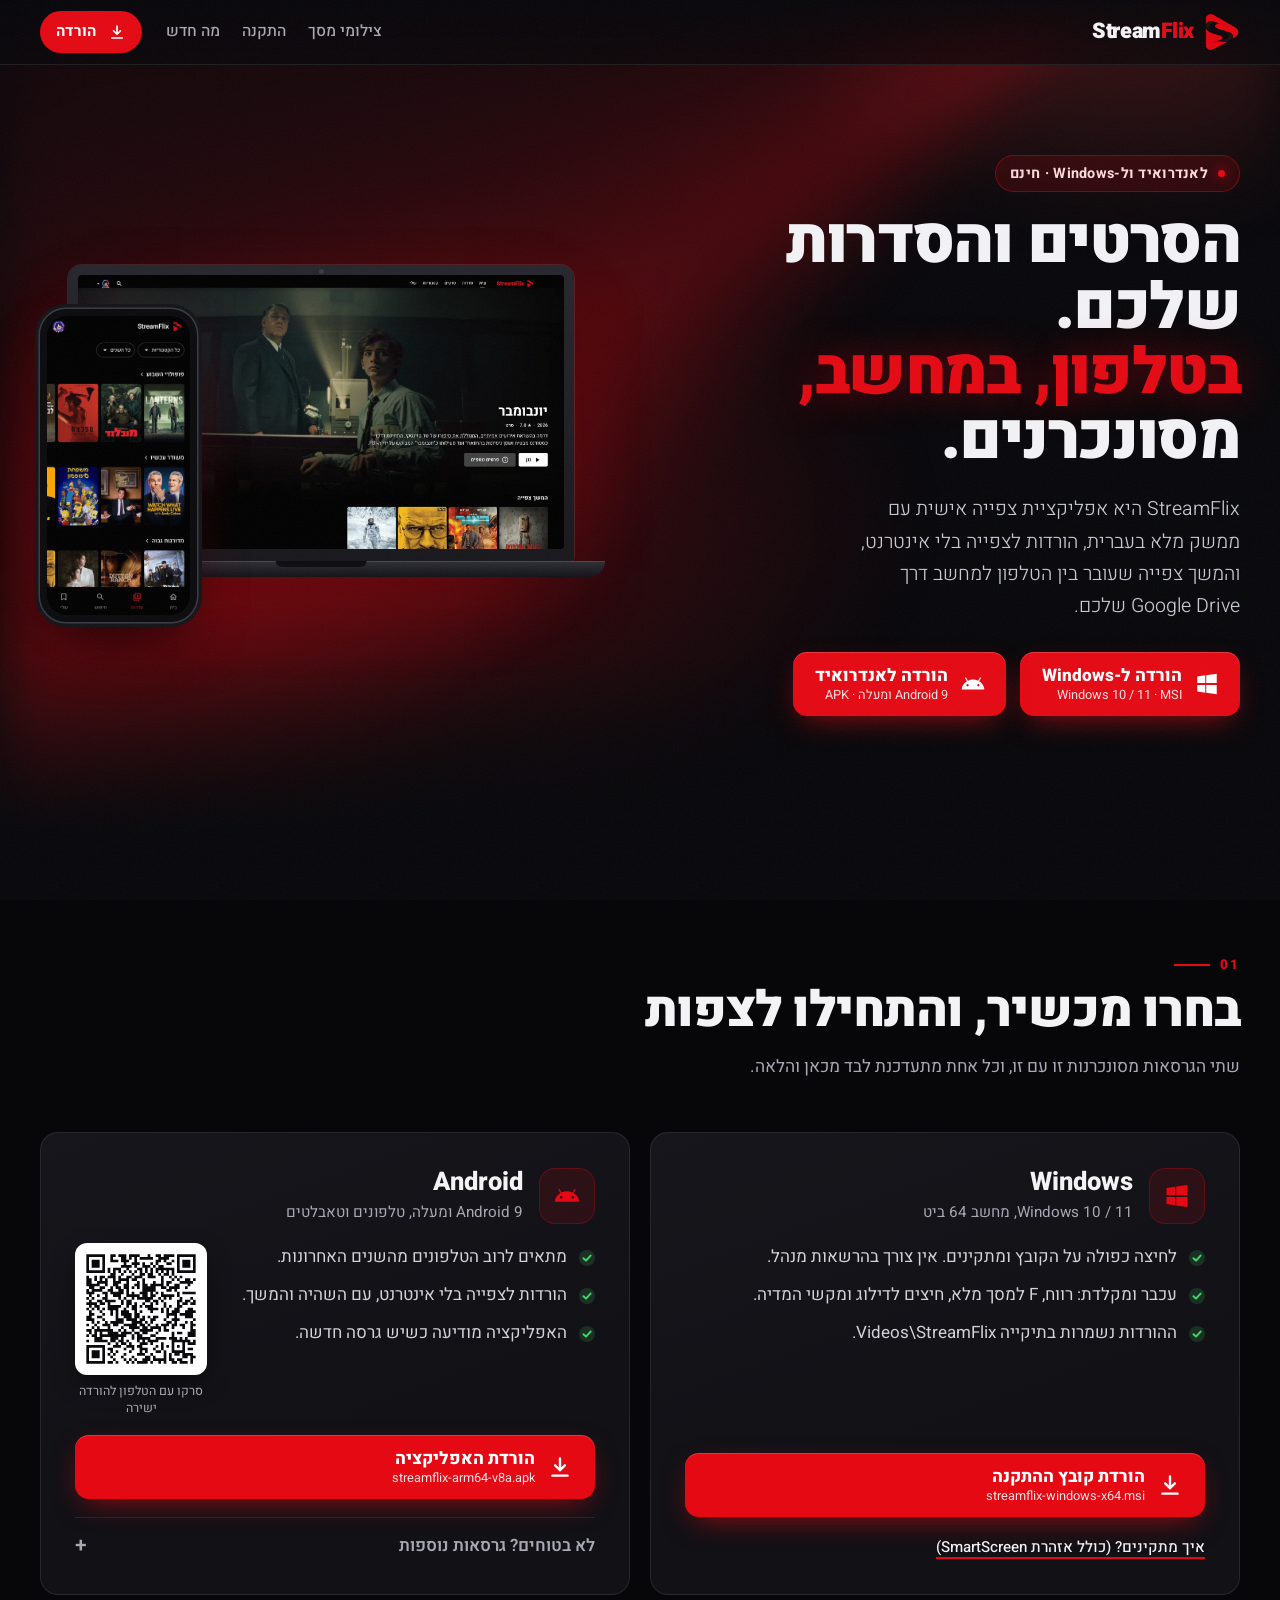
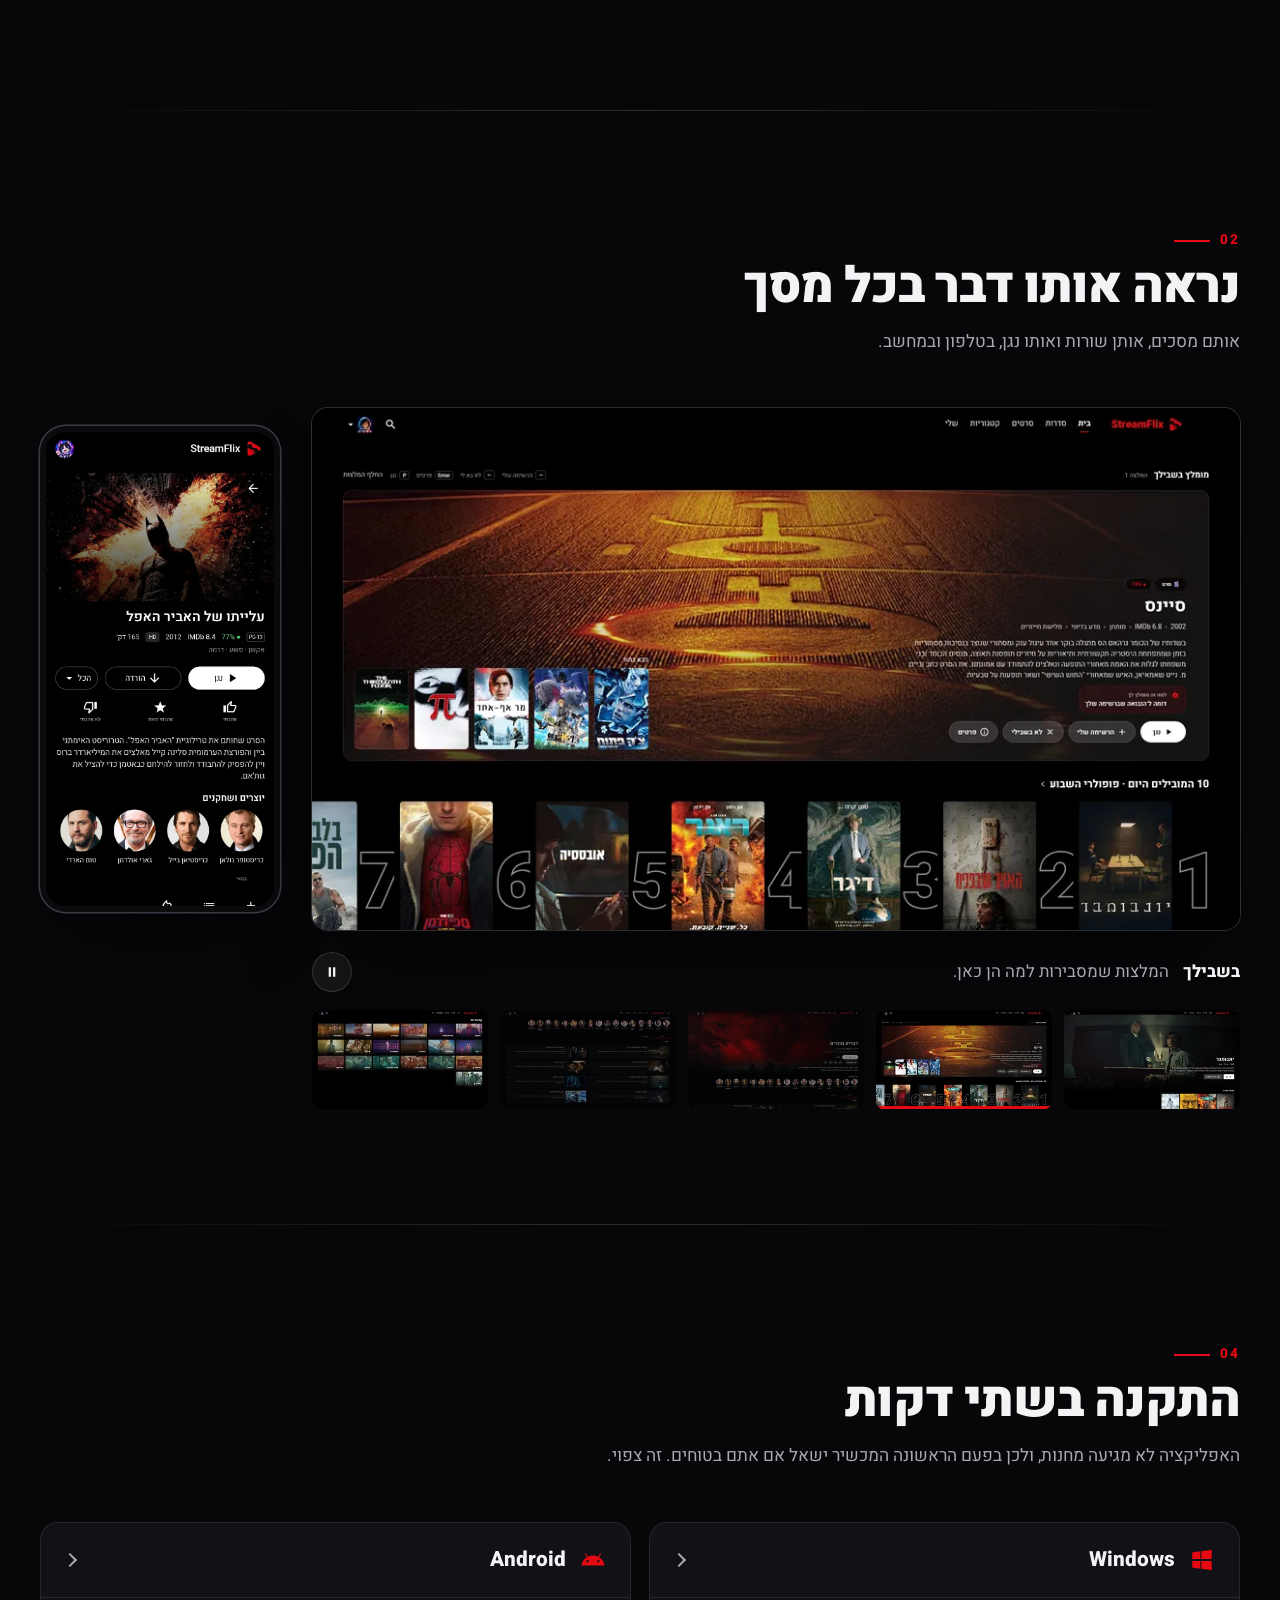
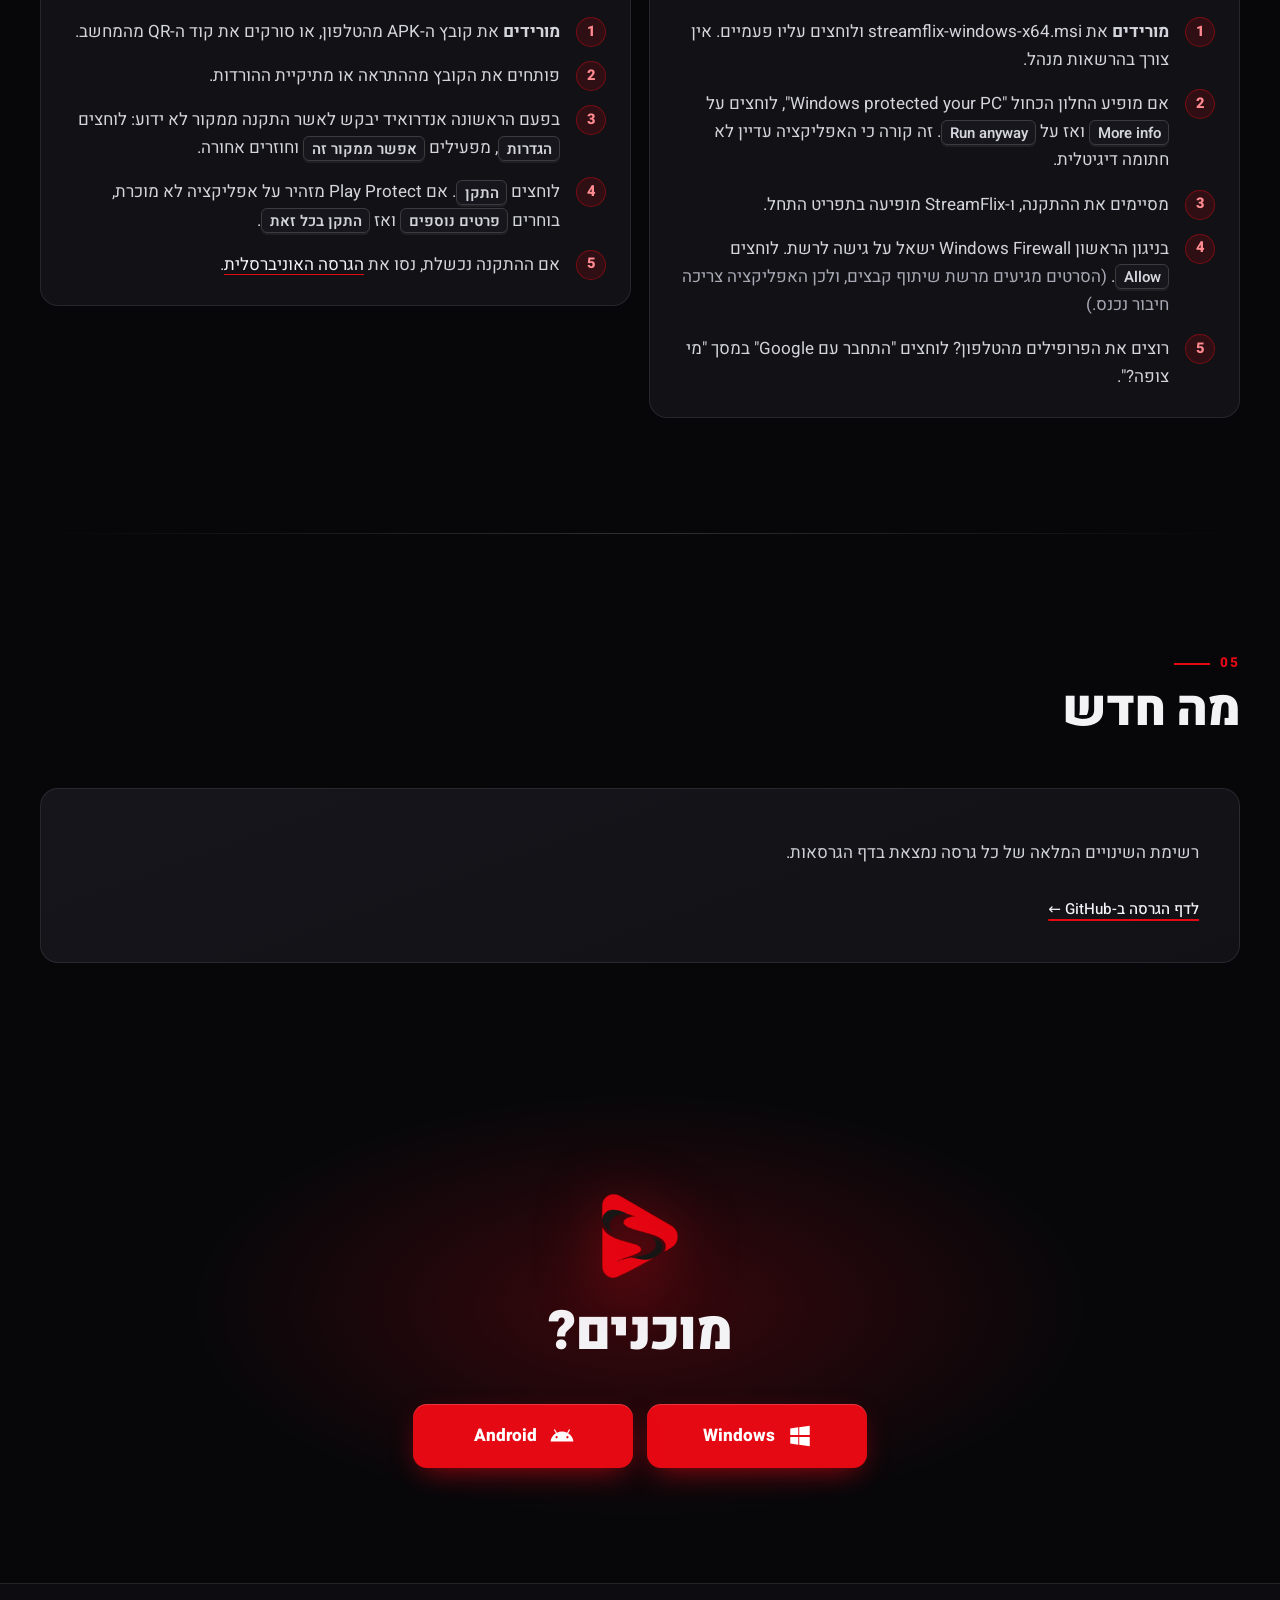
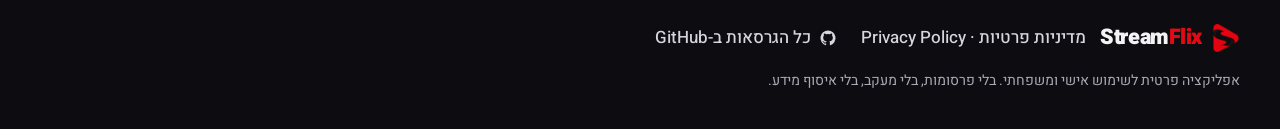
==== commit f507762a: "Add /preview/ of the screenshots showcase for owner review (not linked, noindex) Only preview/ chang" ====
--- a/preview/index.html
+++ b/preview/index.html
@@ -2,12 +2,12 @@
 <html lang="he" dir="rtl" data-platform="other">
 <head>
 <meta charset="utf-8">
+<meta name="robots" content="noindex, nofollow">
 <meta name="viewport" content="width=device-width, initial-scale=1, viewport-fit=cover">
-<title>StreamFlix · לאנדרואיד ול-Windows</title>
-<meta name="description" content="StreamFlix לאנדרואיד ול-Windows: ממשק בעברית, צפייה בלי אינטרנט, וסנכרון בין הטלפון למחשב.">
-<meta name="theme-color" content="#08080a">
+<title>StreamFlix · הורדה לאנדרואיד ול-Windows</title>
+<meta name="description" content="StreamFlix: אפליקציית צפייה אישית לאנדרואיד ול-Windows. ממשק מלא בעברית, הורדות לצפייה בלי אינטרנט, וסנכרון בין הטלפון למחשב דרך Google Drive שלכם.">
+<meta name="theme-color" content="#07070a">
 <meta name="color-scheme" content="dark">
-<meta name="robots" content="noindex, nofollow">
 <link rel="icon" type="image/png" href="assets/favicon.png">
 <link rel="apple-touch-icon" href="assets/apple-touch-icon.png">
 
@@ -15,159 +15,281 @@
 <meta property="og:locale" content="he_IL">
 <meta property="og:site_name" content="StreamFlix">
 <meta property="og:title" content="StreamFlix · לטלפון ולמחשב">
-<meta property="og:description" content="ממשק בעברית, צפייה בלי אינטרנט, וסנכרון בין הטלפון למחשב.">
+<meta property="og:description" content="הסרטים והסדרות שלכם, בטלפון ובמחשב, מסונכרנים. הורדה חינם לאנדרואיד ול-Windows.">
 <meta property="og:url" content="https://haim098.github.io/streamflix-site/">
 <meta property="og:image" content="https://haim098.github.io/streamflix-site/assets/og.jpg">
 <meta property="og:image:width" content="1200">
 <meta property="og:image:height" content="630">
-<meta property="og:image:alt" content="StreamFlix במחשב ובטלפון">
+<meta property="og:image:alt" content="הלוגו של StreamFlix ליד צילומי מסך מהמחשב ומהטלפון">
 <meta name="twitter:card" content="summary_large_image">
+<meta name="twitter:title" content="StreamFlix · לטלפון ולמחשב">
+<meta name="twitter:description" content="הסרטים והסדרות שלכם, בטלפון ובמחשב, מסונכרנים.">
 <meta name="twitter:image" content="https://haim098.github.io/streamflix-site/assets/og.jpg">
 
 <link rel="preconnect" href="https://fonts.googleapis.com">
 <link rel="preconnect" href="https://fonts.gstatic.com" crossorigin>
-<link rel="stylesheet" href="https://fonts.googleapis.com/css2?family=Heebo:wght@400;500;700;800;900&display=swap">
+<link rel="stylesheet" href="https://fonts.googleapis.com/css2?family=Heebo:wght@300;400;500;700;800;900&display=swap">
 <link rel="preconnect" href="https://api.github.com" crossorigin>
 <link rel="stylesheet" href="assets/site.css">
 <script>
+  // Platform flag before first paint so the right download button is primary immediately.
   (function () {
     var ua = navigator.userAgent || "", p = "other";
     if (/Android/i.test(ua)) p = "android";
     else if (/iPhone|iPad|iPod/i.test(ua) || (/Macintosh/.test(ua) && navigator.maxTouchPoints > 1)) p = "ios";
     else if (/Windows/i.test(ua)) p = "windows";
     document.documentElement.setAttribute("data-platform", p);
+    document.documentElement.classList.add("js");
   })();
 </script>
 </head>
 <body>
+<a class="skip" href="#download">דלגו להורדה</a>
 
 <svg width="0" height="0" style="position:absolute" aria-hidden="true" focusable="false">
   <symbol id="i-win" viewBox="0 0 24 24"><path fill="currentColor" d="M3 5.1 10.4 4v7.1H3V5.1Zm8.3-1.2L21 2.5v8.6h-9.7V3.9ZM3 12.9h7.4V20L3 18.9v-6Zm8.3 0H21v8.6l-9.7-1.4v-7.2Z"/></symbol>
   <symbol id="i-android" viewBox="0 0 24 24"><path fill="currentColor" d="M17.6 9.5 19.3 6.6a.5.5 0 0 0-.9-.5l-1.7 3a10.6 10.6 0 0 0-9.4 0l-1.7-3a.5.5 0 1 0-.9.5l1.7 2.9A9.9 9.9 0 0 0 1.5 17h21a9.9 9.9 0 0 0-4.9-7.5ZM7 14.2a1 1 0 1 1 0-2.1 1 1 0 0 1 0 2.1Zm10 0a1 1 0 1 1 0-2.1 1 1 0 0 1 0 2.1Z"/></symbol>
+  <symbol id="i-down" viewBox="0 0 24 24"><path fill="none" stroke="currentColor" stroke-width="2.2" stroke-linecap="round" stroke-linejoin="round" d="M12 4v11m0 0-4.5-4.5M12 15l4.5-4.5M5 20h14"/></symbol>
+  <symbol id="i-sync" viewBox="0 0 24 24"><path fill="none" stroke="currentColor" stroke-width="1.8" stroke-linecap="round" stroke-linejoin="round" d="M4 12a8 8 0 0 1 13.7-5.6L20 8.7M20 4v4.7h-4.7M20 12a8 8 0 0 1-13.7 5.6L4 15.3M4 20v-4.7h4.7"/></symbol>
+  <symbol id="i-offline" viewBox="0 0 24 24"><path fill="none" stroke="currentColor" stroke-width="1.8" stroke-linecap="round" stroke-linejoin="round" d="M12 3v10m0 0-4-4m4 4 4-4M4 15v3a2 2 0 0 0 2 2h12a2 2 0 0 0 2-2v-3"/></symbol>
+  <symbol id="i-he" viewBox="0 0 24 24"><path fill="none" stroke="currentColor" stroke-width="1.8" stroke-linecap="round" stroke-linejoin="round" d="M3 6.5A2.5 2.5 0 0 1 5.5 4h13A2.5 2.5 0 0 1 21 6.5v8a2.5 2.5 0 0 1-2.5 2.5H10l-4.5 3.5V17A2.5 2.5 0 0 1 3 14.5v-8ZM7.5 9h9M7.5 12.5h5.5"/></symbol>
+  <symbol id="i-heart" viewBox="0 0 24 24"><path fill="none" stroke="currentColor" stroke-width="1.8" stroke-linejoin="round" d="M12 20s-7.5-4.6-7.5-10A4.3 4.3 0 0 1 12 7.4 4.3 4.3 0 0 1 19.5 10c0 5.4-7.5 10-7.5 10Z"/></symbol>
+  <symbol id="i-update" viewBox="0 0 24 24"><path fill="none" stroke="currentColor" stroke-width="1.8" stroke-linecap="round" stroke-linejoin="round" d="M12 3.5 20 8v8l-8 4.5L4 16V8l8-4.5ZM12 8v6m0 0-2.5-2.5M12 14l2.5-2.5"/></symbol>
+  <symbol id="i-gh" viewBox="0 0 24 24"><path fill="currentColor" d="M12 2a10 10 0 0 0-3.2 19.5c.5.1.7-.2.7-.5v-1.7c-2.8.6-3.4-1.3-3.4-1.3-.4-1.2-1.1-1.5-1.1-1.5-.9-.6.1-.6.1-.6 1 .1 1.5 1 1.5 1 .9 1.6 2.4 1.1 3 .9.1-.7.4-1.1.6-1.4-2.2-.3-4.6-1.1-4.6-5a3.9 3.9 0 0 1 1-2.7c-.1-.3-.4-1.3.1-2.7 0 0 .8-.3 2.8 1a9.6 9.6 0 0 1 5 0c1.9-1.3 2.8-1 2.8-1 .5 1.4.2 2.4.1 2.7a3.9 3.9 0 0 1 1 2.7c0 3.9-2.3 4.7-4.6 5 .4.3.7.9.7 1.9V21c0 .3.2.6.7.5A10 10 0 0 0 12 2Z"/></symbol>
 </svg>
 
-<header class="bar">
-  <div class="wrap bar-in">
-    <a class="brand" href="./" aria-label="StreamFlix">
-      <img src="assets/logo.png" alt="" width="32" height="32">
-      <span>Stream<b>Flix</b></span>
+<header class="topbar">
+  <div class="wrap topbar-in">
+    <a class="brand" href="#top" aria-label="StreamFlix, לראש העמוד">
+      <img src="assets/logo.png" alt="" width="36" height="36">
+      <span class="wordmark">Stream<b>Flix</b></span>
     </a>
-    <a class="bar-btn" href="#download">הורדה</a>
+    <nav class="nav" aria-label="ניווט בעמוד">
+      <a href="#screens">צילומי מסך</a>
+      <a href="#install">התקנה</a>
+      <a href="#news">מה חדש</a>
+    </nav>
+    <a class="btn btn-sm btn-red" href="#download"><svg aria-hidden="true"><use href="#i-down"/></svg>הורדה</a>
   </div>
 </header>
 
-<main>
-  <section class="hero">
+<main id="top">
+  <!-- ================= HERO ================= -->
+  <section class="hero" aria-labelledby="hero-title">
+    <div class="beam" aria-hidden="true"></div>
     <div class="wrap hero-grid">
       <div class="hero-copy">
-        <h1>הסרטים שלכם.<br><span>בטלפון ובמחשב.</span></h1>
-        <p class="sub">ממשק בעברית, צפייה בלי אינטרנט, והמשך צפייה שעובר בין המכשירים.</p>
-
-        <div class="cta">
-          <a class="dl-btn" data-plat="windows" href="https://github.com/Haim098/streamflix-releases/releases/latest/download/streamflix-windows-x64.msi">
-            <svg aria-hidden="true"><use href="#i-win"/></svg>
-            <span><b>הורדה ל-Windows</b><small><bdi dir="ltr">Windows 10/11</bdi><span class="live" data-size="streamflix-windows-x64.msi"></span></small></span>
-          </a>
-          <a class="dl-btn" data-plat="android" href="https://github.com/Haim098/streamflix-releases/releases/latest/download/streamflix-arm64-v8a.apk">
-            <svg aria-hidden="true"><use href="#i-android"/></svg>
-            <span><b>הורדה לאנדרואיד</b><small><bdi dir="ltr">Android 9+</bdi><span class="live" data-size="streamflix-arm64-v8a.apk"></span></small></span>
+        <p class="eyebrow reveal">לאנדרואיד ול-Windows · חינם</p>
+        <h1 id="hero-title" class="reveal">הסרטים והסדרות שלכם.<br><span class="red">בטלפון, במחשב,</span><br>מסונכרנים.</h1>
+        <p class="lede reveal">StreamFlix היא אפליקציית צפייה אישית עם ממשק מלא בעברית, הורדות לצפייה בלי אינטרנט, והמשך צפייה שעובר בין הטלפון למחשב דרך Google Drive שלכם.</p>
+
+        <div class="cta reveal" id="hero-cta">
+          <a class="btn btn-dl" data-dl="msi" data-plat="windows"
+             href="https://github.com/Haim098/streamflix-releases/releases/latest/download/streamflix-windows-x64.msi">
+            <svg class="ic" aria-hidden="true"><use href="#i-win"/></svg>
+            <span class="btn-txt"><span class="btn-main">הורדה ל-Windows</span><span class="btn-sub">Windows 10 / 11 · MSI<span class="live" data-size="streamflix-windows-x64.msi"></span></span></span>
+          </a>
+          <a class="btn btn-dl" data-dl="arm64" data-plat="android"
+             href="https://github.com/Haim098/streamflix-releases/releases/latest/download/streamflix-arm64-v8a.apk">
+            <svg class="ic" aria-hidden="true"><use href="#i-android"/></svg>
+            <span class="btn-txt"><span class="btn-main">הורדה לאנדרואיד</span><span class="btn-sub">Android 9 ומעלה · APK<span class="live" data-size="streamflix-arm64-v8a.apk"></span></span></span>
           </a>
         </div>
-        <p class="meta">
-          <span class="live" data-version hidden></span>
-          <span class="only-android"><a href="https://github.com/Haim098/streamflix-releases/releases/latest/download/streamflix-universal.apk">טלפון ישן? גרסה אוניברסלית</a></span>
-          <span class="only-ios">אין עדיין גרסה לאייפון.</span>
+        <p class="cta-note reveal">
+          <span class="only-android">לא בטוחים איזה קובץ? טלפון ישן יותר?
+            <a href="https://github.com/Haim098/streamflix-releases/releases/latest/download/streamflix-universal.apk">גרסה אוניברסלית שמתאימה לכל טלפון</a><span class="live" data-size="streamflix-universal.apk"></span>.</span>
+          <span class="only-ios">אין עדיין גרסה לאייפון או לאייפד. אפשר להוריד כאן לאנדרואיד או למחשב Windows.</span>
+          <span class="version-line live" data-version-line hidden></span>
         </p>
       </div>
 
-      <div class="devices">
-        <div class="laptop">
+      <div class="hero-devices reveal" aria-hidden="false">
+        <figure class="laptop">
           <div class="laptop-screen">
-            <img data-shot="heroDesktop" src="assets/shots/desktop-home-1600.webp"
-                 srcset="assets/shots/desktop-home-960.webp 960w, assets/shots/desktop-home-1600.webp 1600w"
-                 sizes="(min-width: 1024px) 640px, 90vw" width="1600" height="900" fetchpriority="high" decoding="async"
-                 alt="StreamFlix במחשב: מסך הבית">
+            <img data-shot="heroDesktop" src="assets/shots/desktop-home.webp" width="1600" height="900"
+                 alt="מסך הבית של StreamFlix במחשב" fetchpriority="high" decoding="async">
           </div>
           <div class="laptop-base" aria-hidden="true"></div>
+        </figure>
+        <figure class="phone">
+          <div class="phone-screen">
+            <img data-shot="heroPhone" src="assets/shots/phone-series.webp" width="720" height="1497"
+                 alt="לשונית הסדרות של StreamFlix בטלפון" decoding="async">
+          </div>
+        </figure>
+      </div>
+    </div>
+  </section>
+
+  <!-- ================= DOWNLOAD ================= -->
+  <section class="sec" id="download" aria-labelledby="dl-title">
+    <div class="wrap">
+      <header class="sec-head reveal">
+        <span class="sec-num">01</span>
+        <h2 id="dl-title">בחרו מכשיר, והתחילו לצפות</h2>
+        <p>שתי הגרסאות מסונכרנות זו עם זו, וכל אחת מתעדכנת לבד מכאן והלאה.</p>
+      </header>
+
+      <div class="dl-grid">
+        <article class="dl-card reveal" data-card="windows">
+          <div class="dl-top">
+            <span class="dl-icon"><svg aria-hidden="true"><use href="#i-win"/></svg></span>
+            <div>
+              <h3>Windows</h3>
+              <p class="muted">Windows 10 / 11, מחשב 64 ביט</p>
+            </div>
+            <span class="badge only-windows">המחשב הזה</span>
+          </div>
+          <ul class="ticks">
+            <li>לחיצה כפולה על הקובץ ומתקינים. אין צורך בהרשאות מנהל.</li>
+            <li>עכבר ומקלדת: רווח, F למסך מלא, חיצים לדילוג ומקשי המדיה.</li>
+            <li>ההורדות נשמרות בתיקייה <bdi>Videos\StreamFlix</bdi>.</li>
+          </ul>
+          <a class="btn btn-dl btn-block" data-dl="msi"
+             href="https://github.com/Haim098/streamflix-releases/releases/latest/download/streamflix-windows-x64.msi">
+            <svg class="ic" aria-hidden="true"><use href="#i-down"/></svg>
+            <span class="btn-txt"><span class="btn-main">הורדת קובץ ההתקנה</span><span class="btn-sub"><bdi>streamflix-windows-x64.msi</bdi><span class="live" data-size="streamflix-windows-x64.msi"></span></span></span>
+          </a>
+          <a class="text-link" href="#install-win">איך מתקינים? (כולל אזהרת SmartScreen)</a>
+        </article>
+
+        <article class="dl-card reveal" data-card="android">
+          <div class="dl-top">
+            <span class="dl-icon"><svg aria-hidden="true"><use href="#i-android"/></svg></span>
+            <div>
+              <h3>Android</h3>
+              <p class="muted">Android 9 ומעלה, טלפונים וטאבלטים</p>
+            </div>
+            <span class="badge only-android">הטלפון הזה</span>
+          </div>
+          <div class="dl-body">
+            <ul class="ticks">
+              <li>מתאים לרוב הטלפונים מהשנים האחרונות.</li>
+              <li>הורדות לצפייה בלי אינטרנט, עם השהיה והמשך.</li>
+              <li>האפליקציה מודיעה כשיש גרסה חדשה.</li>
+            </ul>
+            <figure class="qr only-desktop">
+              <img src="assets/qr-android.svg" width="132" height="132" alt="קוד QR להורדת StreamFlix לאנדרואיד">
+              <figcaption>סרקו עם הטלפון להורדה ישירה</figcaption>
+            </figure>
+          </div>
+          <a class="btn btn-dl btn-block" data-dl="arm64"
+             href="https://github.com/Haim098/streamflix-releases/releases/latest/download/streamflix-arm64-v8a.apk">
+            <svg class="ic" aria-hidden="true"><use href="#i-down"/></svg>
+            <span class="btn-txt"><span class="btn-main">הורדת האפליקציה</span><span class="btn-sub"><bdi>streamflix-arm64-v8a.apk</bdi><span class="live" data-size="streamflix-arm64-v8a.apk"></span></span></span>
+          </a>
+          <details class="more">
+            <summary>לא בטוחים? גרסאות נוספות</summary>
+            <p class="muted small">הקובץ <b>האוניברסלי</b> עובד בכל טלפון, רק גדול יותר. בחרו בו אם הקובץ הרגיל לא מותקן או אם הטלפון ישן.</p>
+            <ul class="variants">
+              <li><a href="https://github.com/Haim098/streamflix-releases/releases/latest/download/streamflix-universal.apk"><b>אוניברסלי</b>, לכל טלפון<span class="live" data-size="streamflix-universal.apk"></span></a></li>
+              <li><a href="https://github.com/Haim098/streamflix-releases/releases/latest/download/streamflix-armeabi-v7a.apk">טלפונים ישנים (32 ביט)<span class="live" data-size="streamflix-armeabi-v7a.apk"></span></a></li>
+              <li><a href="https://github.com/Haim098/streamflix-releases/releases/latest/download/streamflix-x86_64.apk">אמולטור / מחשב (x86_64)<span class="live" data-size="streamflix-x86_64.apk"></span></a></li>
+            </ul>
+            <div class="hashes live" data-hashes hidden>
+              <p class="muted small">טביעות SHA-256 לבדיקת הקבצים:</p>
+              <dl dir="ltr"></dl>
+            </div>
+          </details>
+        </article>
+      </div>
+    </div>
+  </section>
+
+  <!-- ================= SCREENSHOTS ================= -->
+  <section class="sec" id="screens" aria-labelledby="scr-title">
+    <div class="wrap">
+      <header class="sec-head reveal">
+        <span class="sec-num">02</span>
+        <h2 id="scr-title">נראה אותו דבר בכל מסך</h2>
+        <p>אותם מסכים, אותן שורות ואותו נגן, בטלפון ובמחשב.</p>
+      </header>
+      <div class="showcase" id="showcase" role="region" aria-roledescription="carousel" aria-label="צילומי מסך של StreamFlix"></div>
+    </div>
+  </section>
+
+  <!-- ================= INSTALL ================= -->
+  <section class="sec" id="install" aria-labelledby="inst-title">
+    <div class="wrap">
+      <header class="sec-head reveal">
+        <span class="sec-num">04</span>
+        <h2 id="inst-title">התקנה בשתי דקות</h2>
+        <p>האפליקציה לא מגיעה מחנות, ולכן בפעם הראשונה המכשיר ישאל אם אתם בטוחים. זה צפוי.</p>
+      </header>
+      <div class="guides">
+        <details class="guide reveal" id="install-win">
+          <summary><svg aria-hidden="true"><use href="#i-win"/></svg><span>Windows</span></summary>
+          <ol class="steps">
+            <li><b>מורידים</b> את <bdi>streamflix-windows-x64.msi</bdi> ולוחצים עליו פעמיים. אין צורך בהרשאות מנהל.</li>
+            <li>אם מופיע החלון הכחול <bdi dir="ltr">"Windows protected your PC"</bdi>, לוחצים על <kbd>More info</kbd> ואז על <kbd>Run anyway</kbd>. זה קורה כי האפליקציה עדיין לא חתומה דיגיטלית.</li>
+            <li>מסיימים את ההתקנה, ו-StreamFlix מופיעה בתפריט התחל.</li>
+            <li>בניגון הראשון Windows Firewall ישאל על גישה לרשת. לוחצים <kbd>Allow</kbd>. <span class="muted">(הסרטים מגיעים מרשת שיתוף קבצים, ולכן האפליקציה צריכה חיבור נכנס.)</span></li>
+            <li>רוצים את הפרופילים מהטלפון? לוחצים "התחבר עם Google" במסך "מי צופה?".</li>
+          </ol>
+        </details>
+        <details class="guide reveal" id="install-android">
+          <summary><svg aria-hidden="true"><use href="#i-android"/></svg><span>Android</span></summary>
+          <ol class="steps">
+            <li><b>מורידים</b> את קובץ ה-APK מהטלפון, או סורקים את קוד ה-QR מהמחשב.</li>
+            <li>פותחים את הקובץ מההתראה או מתיקיית ההורדות.</li>
+            <li>בפעם הראשונה אנדרואיד יבקש לאשר התקנה ממקור לא ידוע: לוחצים <kbd>הגדרות</kbd>, מפעילים <kbd>אפשר ממקור זה</kbd> וחוזרים אחורה.</li>
+            <li>לוחצים <kbd>התקן</kbd>. אם Play Protect מזהיר על אפליקציה לא מוכרת, בוחרים <kbd>פרטים נוספים</kbd> ואז <kbd>התקן בכל זאת</kbd>.</li>
+            <li>אם ההתקנה נכשלת, נסו את <a href="https://github.com/Haim098/streamflix-releases/releases/latest/download/streamflix-universal.apk">הגרסה האוניברסלית</a>.</li>
+          </ol>
+        </details>
+      </div>
+    </div>
+  </section>
+
+  <!-- ================= WHAT'S NEW ================= -->
+  <section class="sec" id="news" aria-labelledby="news-title">
+    <div class="wrap">
+      <header class="sec-head reveal">
+        <span class="sec-num">05</span>
+        <h2 id="news-title">מה חדש <span class="live news-ver" data-news-ver hidden></span></h2>
+      </header>
+      <div class="news reveal">
+        <div class="news-body" id="news-body" aria-live="polite">
+          <p class="muted news-fallback">רשימת השינויים המלאה של כל גרסה נמצאת בדף הגרסאות.</p>
         </div>
-        <div class="phone">
-          <img data-shot="heroPhone" src="assets/shots/phone-series.webp" width="720" height="1497" decoding="async"
-               alt="StreamFlix בטלפון: לשונית הסדרות">
-        </div>
-      </div>
-    </div>
-  </section>
-
-  <section class="shots wrap" aria-label="צילומי מסך" id="shots"></section>
-
-  <section class="download wrap" id="download" aria-labelledby="dl-title">
-    <h2 id="dl-title">הורדה</h2>
-    <div class="cards">
-      <article class="card" data-card="windows">
-        <div class="card-head">
-          <svg aria-hidden="true"><use href="#i-win"/></svg>
-          <div><h3>Windows</h3><p>64 ביט · <bdi dir="ltr">Windows 10/11</bdi></p></div>
-        </div>
-        <a class="dl-btn" data-plat="windows" href="https://github.com/Haim098/streamflix-releases/releases/latest/download/streamflix-windows-x64.msi">
-          <span><b>הורדת קובץ ההתקנה</b><small><bdi dir="ltr">MSI</bdi><span class="live" data-size="streamflix-windows-x64.msi"></span></small></span>
-        </a>
-        <details>
-          <summary>עזרה בהתקנה</summary>
-          <ul>
-            <li>אם מופיע "Windows protected your PC": <b dir="ltr">More info</b> ← <b dir="ltr">Run anyway</b>.</li>
-            <li>בניגון הראשון חומת האש שואלת על גישה לרשת (הסרטים מגיעים מרשת שיתוף קבצים): <b dir="ltr">Allow</b>.</li>
-            <li>לא צריך הרשאות מנהל.</li>
-          </ul>
-        </details>
-      </article>
-
-      <article class="card" data-card="android">
-        <div class="card-head">
-          <svg aria-hidden="true"><use href="#i-android"/></svg>
-          <div><h3>Android</h3><p><bdi dir="ltr">Android 9</bdi> ומעלה</p></div>
-          <figure class="qr">
-            <img src="assets/qr-android.svg" width="76" height="76" alt="קוד QR להורדה לאנדרואיד">
-            <figcaption>סריקה מהטלפון</figcaption>
-          </figure>
-        </div>
-        <a class="dl-btn" data-plat="android" href="https://github.com/Haim098/streamflix-releases/releases/latest/download/streamflix-arm64-v8a.apk">
-          <span><b>הורדת האפליקציה</b><small><bdi dir="ltr">APK</bdi><span class="live" data-size="streamflix-arm64-v8a.apk"></span></small></span>
-        </a>
-        <details>
-          <summary>עזרה בהתקנה</summary>
-          <ul>
-            <li>כשהטלפון מבקש: <b>הגדרות</b> ← <b>אפשר ממקור זה</b>, ואז <b>התקן</b>.</li>
-          </ul>
-        </details>
-        <details>
-          <summary>גרסאות נוספות</summary>
-          <ul class="variants">
-            <li><a href="https://github.com/Haim098/streamflix-releases/releases/latest/download/streamflix-universal.apk">אוניברסלית, לכל טלפון</a><span class="live" data-size="streamflix-universal.apk"></span></li>
-            <li><a href="https://github.com/Haim098/streamflix-releases/releases/latest/download/streamflix-armeabi-v7a.apk">טלפונים ישנים (32 ביט)</a><span class="live" data-size="streamflix-armeabi-v7a.apk"></span></li>
-            <li><a href="https://github.com/Haim098/streamflix-releases/releases/latest/download/streamflix-x86_64.apk">x86_64</a><span class="live" data-size="streamflix-x86_64.apk"></span></li>
-          </ul>
-          <dl class="hashes" dir="ltr" data-hashes hidden></dl>
-        </details>
-      </article>
-    </div>
-
-    <details class="news">
-      <summary>מה חדש<span class="live" data-news-ver hidden></span></summary>
-      <div class="news-body" id="news-body"></div>
-      <a class="news-link" href="https://github.com/Haim098/streamflix-releases/releases/latest" rel="noopener">כל השינויים ב-GitHub</a>
-    </details>
+        <a class="text-link" href="https://github.com/Haim098/streamflix-releases/releases/latest" rel="noopener">לדף הגרסה ב-GitHub ←</a>
+      </div>
+    </div>
+  </section>
+
+  <!-- ================= FINAL CTA ================= -->
+  <section class="final reveal" aria-label="הורדה">
+    <img src="assets/logo.png" alt="" width="84" height="84" class="final-logo">
+    <p class="final-title">מוכנים?</p>
+    <div class="cta cta-center">
+      <a class="btn btn-dl" data-dl="msi" data-plat="windows" href="https://github.com/Haim098/streamflix-releases/releases/latest/download/streamflix-windows-x64.msi">
+        <svg class="ic" aria-hidden="true"><use href="#i-win"/></svg><span class="btn-txt"><span class="btn-main">Windows</span></span></a>
+      <a class="btn btn-dl" data-dl="arm64" data-plat="android" href="https://github.com/Haim098/streamflix-releases/releases/latest/download/streamflix-arm64-v8a.apk">
+        <svg class="ic" aria-hidden="true"><use href="#i-android"/></svg><span class="btn-txt"><span class="btn-main">Android</span></span></a>
+    </div>
   </section>
 </main>
 
-<footer class="foot">
-  <div class="wrap foot-in">
-    <span>StreamFlix · לשימוש אישי. בלי פרסומות ובלי מעקב.</span>
+<footer class="footer">
+  <div class="wrap footer-in">
+    <div class="brand"><img src="assets/logo.png" alt="" width="28" height="28"><span class="wordmark">Stream<b>Flix</b></span></div>
     <nav aria-label="קישורים">
-      <a href="../privacy/">פרטיות</a>
-      <a href="https://github.com/Haim098/streamflix-releases/releases" rel="noopener">GitHub</a>
+      <a href="../privacy/">מדיניות פרטיות · Privacy Policy</a>
+      <a href="https://github.com/Haim098/streamflix-releases/releases" rel="noopener"><svg aria-hidden="true"><use href="#i-gh"/></svg>כל הגרסאות ב-GitHub</a>
     </nav>
+    <p class="muted small">אפליקציה פרטית לשימוש אישי ומשפחתי. בלי פרסומות, בלי מעקב, בלי איסוף מידע. <span class="live" data-footer-ver hidden></span></p>
   </div>
 </footer>
+
+<div class="sticky-dl" id="sticky-dl" aria-hidden="true">
+  <a class="btn btn-dl btn-block" data-dl="arm64" tabindex="-1" href="https://github.com/Haim098/streamflix-releases/releases/latest/download/streamflix-arm64-v8a.apk">
+    <svg class="ic" aria-hidden="true"><use href="#i-down"/></svg><span class="btn-txt"><span class="btn-main">הורדה לאנדרואיד</span></span></a>
+</div>
+
+<dialog class="lightbox" id="lightbox" aria-label="צילום מסך מוגדל">
+  <button class="lb-close" type="button" aria-label="סגירה">✕</button>
+  <img alt="">
+</dialog>
 
 <script src="assets/shots.js"></script>
 <script src="assets/site.js"></script>
--- a/preview/assets/site.css
+++ b/preview/assets/site.css
@@ -1,184 +1,508 @@
-/* StreamFlix landing page, v3: cinematic but quiet. 8-pt spacing, one red light, one red accent. */
+/* StreamFlix landing page. Static, no build step. */
 :root {
-  --bg: #08080a;
-  --card: #111114;
-  --fg: #f4f4f6;
-  --muted: #9a9aa4;        /* ≥ 6:1 on --bg */
-  --line: rgba(255,255,255,.08);
-  --line-2: rgba(255,255,255,.16);
-  --red: #e50914;
-  --red-hi: #f5141f;
-  --s1: 8px; --s2: 16px; --s3: 24px; --s4: 32px; --s5: 40px; --s6: 48px; --s8: 64px; --s10: 80px; --s12: 96px; --s16: 128px;
+  --bg: #07070a;
+  --bg-2: #0d0d11;
+  --card: #111116;
+  --card-2: #16161c;
+  --line: rgba(255, 255, 255, .09);
+  --line-2: rgba(255, 255, 255, .16);
+  --text: #f3f3f6;
+  --muted: #a9a9b5;
+  --red: #e50913;
+  --red-hi: #ff2a33;
+  --red-deep: #8f050b;
+  --green: #45d468;
+  --radius: 18px;
   --wrap: 1200px;
-  --gutter: 20px;
+  --gutter: clamp(16px, 4vw, 40px);
+  --ease: cubic-bezier(.2, .7, .2, 1);
   color-scheme: dark;
 }
-@media (min-width: 768px) { :root { --gutter: 40px; } }
 
 *, *::before, *::after { box-sizing: border-box; }
-html { -webkit-text-size-adjust: 100%; scroll-behavior: smooth; }
-body { margin: 0; background: var(--bg); color: var(--fg); font: 400 16px/1.55 "Heebo", "Segoe UI", system-ui, sans-serif; -webkit-font-smoothing: antialiased; overflow-x: hidden; }
-img { display: block; max-width: 100%; height: auto; }
+html { scroll-behavior: smooth; -webkit-text-size-adjust: 100%; }
+body {
+  margin: 0;
+  background: var(--bg);
+  color: var(--text);
+  font-family: "Heebo", "Segoe UI", system-ui, sans-serif;
+  font-size: 17px;
+  line-height: 1.65;
+  overflow-x: hidden;
+  -webkit-font-smoothing: antialiased;
+}
+/* Film grain over everything (screenshots stay untouched: it is a 5% overlay). */
+body::after {
+  content: "";
+  position: fixed; inset: 0;
+  pointer-events: none;
+  z-index: 100;
+  opacity: .05;
+  background-image: url("data:image/svg+xml,%3Csvg xmlns='http://www.w3.org/2000/svg' width='160' height='160'%3E%3Cfilter id='n'%3E%3CfeTurbulence type='fractalNoise' baseFrequency='.9' numOctaves='2' stitchTiles='stitch'/%3E%3C/filter%3E%3Crect width='100%25' height='100%25' filter='url(%23n)'/%3E%3C/svg%3E");
+}
+img { max-width: 100%; display: block; }
 a { color: inherit; }
-b { font-weight: 700; }
-h1, h2, h3, p, figure, ul, dl, dd { margin: 0; }
+b, strong { font-weight: 700; }
+kbd {
+  font-family: inherit; font-size: .88em; font-weight: 600;
+  padding: .05em .5em; border-radius: 6px;
+  background: var(--card-2); border: 1px solid var(--line-2);
+  box-shadow: 0 2px 0 rgba(255,255,255,.06);
+  white-space: nowrap;
+}
+.wrap { width: 100%; max-width: calc(var(--wrap) + 2 * var(--gutter)); margin-inline: auto; padding-inline: var(--gutter); }
+.muted { color: var(--muted); }
+.small { font-size: .88rem; }
+.red { color: var(--red); }
 [hidden] { display: none !important; }
-:focus-visible { outline: 2px solid #fff; outline-offset: 3px; border-radius: 6px; }
-.wrap { width: 100%; max-width: calc(var(--wrap) + 2 * var(--gutter)); margin-inline: auto; padding-inline: var(--gutter); }
+
+.skip {
+  position: absolute; inset-inline-start: 12px; top: -60px; z-index: 200;
+  background: var(--red); color: #fff; padding: 10px 16px; border-radius: 10px; text-decoration: none;
+}
+.skip:focus { top: 12px; }
+:focus-visible { outline: 3px solid #fff; outline-offset: 3px; border-radius: 8px; }
 
 /* ---------- Top bar ---------- */
-.bar { position: relative; z-index: 2; }
-.bar-in { display: flex; align-items: center; justify-content: space-between; height: 72px; }
-.brand { display: inline-flex; align-items: center; gap: 10px; text-decoration: none; font-weight: 800; font-size: 20px; letter-spacing: -.02em; direction: ltr; }
-.brand b { color: var(--red); font-weight: 800; }
-.bar-btn { font-weight: 700; font-size: 15px; text-decoration: none; padding: 8px 18px; border-radius: 999px; box-shadow: inset 0 0 0 1px var(--line-2); transition: background-color .15s; }
-.bar-btn:hover { background: rgba(255,255,255,.06); }
+.topbar {
+  position: sticky; top: 0; z-index: 50;
+  background: linear-gradient(to bottom, rgba(7,7,10,.92), rgba(7,7,10,.72));
+  backdrop-filter: saturate(160%) blur(14px);
+  -webkit-backdrop-filter: saturate(160%) blur(14px);
+  border-bottom: 1px solid var(--line);
+}
+.topbar-in { display: flex; align-items: center; gap: 24px; height: 64px; }
+.brand { display: inline-flex; align-items: center; gap: 10px; text-decoration: none; }
+.wordmark { font-weight: 900; font-size: 1.35rem; letter-spacing: -.02em; direction: ltr; }
+.wordmark b { color: var(--red); font-weight: 900; }
+.nav { display: flex; gap: 22px; margin-inline-start: auto; }
+.nav a { text-decoration: none; color: var(--muted); font-weight: 500; font-size: .98rem; transition: color .2s; }
+.nav a:hover { color: var(--text); }
+@media (max-width: 760px) { .nav { display: none; } .topbar .btn-sm { margin-inline-start: auto; } }
+
+/* ---------- Buttons ---------- */
+.btn {
+  display: inline-flex; align-items: center; justify-content: center; gap: 12px;
+  text-decoration: none; font-weight: 700; border-radius: 14px;
+  transition: transform .25s var(--ease), box-shadow .25s var(--ease), background .25s, border-color .25s;
+  -webkit-tap-highlight-color: transparent;
+}
+.btn svg { width: 22px; height: 22px; flex: none; }
+.btn-sm { padding: 8px 16px; font-size: .95rem; border-radius: 999px; }
+.btn-sm svg { width: 18px; height: 18px; }
+.btn-red { background: var(--red); color: #fff; }
+.btn-red:hover { background: var(--red-hi); }
+
+.btn-dl {
+  position: relative; overflow: hidden;
+  min-height: 64px; padding: 12px 22px 12px 26px;
+  background: var(--red); color: #fff;
+  box-shadow: 0 10px 30px -10px rgba(229, 9, 19, .7), inset 0 1px 0 rgba(255,255,255,.18);
+}
+.btn-dl:hover { transform: translateY(-2px); background: var(--red-hi); box-shadow: 0 16px 40px -12px rgba(255, 42, 51, .85), inset 0 1px 0 rgba(255,255,255,.2); }
+.btn-dl:active { transform: translateY(0); }
+.btn-dl .ic { width: 26px; height: 26px; }
+.btn-txt { display: flex; flex-direction: column; align-items: flex-start; line-height: 1.25; text-align: start; }
+.btn-main { font-size: 1.08rem; font-weight: 800; }
+.btn-sub { font-size: .8rem; font-weight: 400; opacity: .88; }
+[data-size] { white-space: nowrap; }
+[data-size] bdi { direction: ltr; unicode-bidi: isolate; }
+.btn-block { width: 100%; }
+
+/* One-time shimmer on the primary button. */
+.btn-dl::after {
+  content: ""; position: absolute; inset: 0;
+  background: linear-gradient(105deg, transparent 35%, rgba(255,255,255,.28) 50%, transparent 65%);
+  transform: translateX(120%);
+}
+.is-ready .hero .btn-dl:first-child::after { animation: shimmer 1.4s .9s var(--ease) 1 both; }
+@keyframes shimmer { to { transform: translateX(-120%); } }
+
+/* Secondary style: the platform the visitor is NOT on. */
+.btn-ghost,
+[data-platform="windows"] [data-plat="android"],
+[data-platform="windows"] [data-card="android"] .btn-dl,
+[data-platform="android"] [data-plat="windows"],
+[data-platform="android"] [data-card="windows"] .btn-dl,
+[data-platform="android"] .sticky-dl [data-plat="windows"] {
+  background: rgba(255,255,255,.06);
+  box-shadow: inset 0 0 0 1px var(--line-2);
+  color: var(--text);
+}
+[data-platform="windows"] [data-plat="android"]:hover,
+[data-platform="windows"] [data-card="android"] .btn-dl:hover,
+[data-platform="android"] [data-plat="windows"]:hover,
+[data-platform="android"] [data-card="windows"] .btn-dl:hover {
+  background: rgba(255,255,255,.12); box-shadow: inset 0 0 0 1px rgba(255,255,255,.3);
+}
+[data-platform="android"] .cta [data-plat="android"] { order: -1; }
+
+/* Platform-only bits. */
+.only-android, .only-ios, .only-windows { display: none; }
+[data-platform="android"] .only-android { display: inline; }
+[data-platform="ios"] .only-ios { display: inline; }
+[data-platform="windows"] .badge.only-windows,
+[data-platform="android"] .badge.only-android { display: inline-flex; }
+[data-platform="android"] .only-desktop, [data-platform="ios"] .only-desktop { display: none; }
 
 /* ---------- Hero ---------- */
-.hero { position: relative; isolation: isolate; padding: var(--s6) 0 var(--s12); }
-/* One soft red light behind the devices. */
-.hero::before {
-  content: ""; position: absolute; z-index: -1; pointer-events: none;
-  inset: -72px 0 0 0;
-  background: radial-gradient(42% 60% at 28% 48%, rgba(229, 9, 20, .20), transparent 70%);
-}
-.hero-grid { display: grid; gap: var(--s8); align-items: center; }
-@media (min-width: 1024px) { .hero-grid { grid-template-columns: 5fr 6fr; gap: var(--s6); } .hero { padding-top: var(--s10); padding-bottom: var(--s16); } }
-
-h1 { font-weight: 900; letter-spacing: -.03em; line-height: 1.08; font-size: clamp(34px, 4.6vw, 64px); }
-h1 span { color: var(--red); }
-.sub { margin-top: var(--s3); color: #c4c4cc; font-size: clamp(17px, 1.4vw, 19px); max-width: 34ch; }
-
-.cta { display: flex; flex-wrap: wrap; gap: var(--s2); margin-top: var(--s5); }
-.dl-btn {
-  display: inline-flex; align-items: center; gap: 14px;
-  min-height: 64px; padding: 10px 24px 10px 28px; border-radius: 14px;
-  text-decoration: none; color: var(--fg);
-  background: rgba(255,255,255,.05); box-shadow: inset 0 0 0 1px var(--line-2);
-  transition: background-color .15s;
-}
-.dl-btn:hover { background: rgba(255,255,255,.1); }
-.dl-btn svg { width: 24px; height: 24px; flex: none; }
-.dl-btn > span { display: flex; flex-direction: column; line-height: 1.3; }
-.dl-btn b { font-size: 17px; font-weight: 800; }
-.dl-btn small { font-size: 13px; color: inherit; opacity: .78; }
-/* Primary = the visitor's platform (unknown desktops: Windows). */
-[data-platform="windows"] .dl-btn[data-plat="windows"],
-[data-platform="other"] .dl-btn[data-plat="windows"],
-[data-platform="android"] .dl-btn[data-plat="android"] { background: var(--red); box-shadow: none; color: #fff; }
-[data-platform="windows"] .dl-btn[data-plat="windows"]:hover,
-[data-platform="other"] .dl-btn[data-plat="windows"]:hover,
-[data-platform="android"] .dl-btn[data-plat="android"]:hover { background: var(--red-hi); }
-[data-platform="android"] .cta .dl-btn[data-plat="android"] { order: -1; }
-
-.meta { margin-top: var(--s2); font-size: 14px; color: var(--muted); display: flex; flex-wrap: wrap; gap: 4px var(--s3); }
-.meta a { color: var(--muted); text-underline-offset: 3px; }
-.meta a:hover { color: var(--fg); }
-.only-android, .only-ios { display: none; }
-[data-platform="android"] .only-android, [data-platform="ios"] .only-ios { display: inline; }
-
-[data-size] { white-space: nowrap; }
-[data-size]:not(:empty)::before { content: " · "; }
-bdi[dir="ltr"] { unicode-bidi: isolate; }
-
-/* Devices: everything sits INSIDE its column (no negative margins), so nothing is ever clipped.
-   The laptop leaves room on its left (RTL inline-end) for the phone to overlap. */
-.devices { position: relative; padding-inline-end: 12%; padding-bottom: 7%; }
+.hero { position: relative; overflow-x: clip; padding: clamp(40px, 7vw, 96px) 0 clamp(56px, 8vw, 110px); isolation: isolate; }
+.beam {
+  position: absolute; inset: -64px 0 0; z-index: -1; pointer-events: none; overflow: hidden;
+}
+.beam::before {
+  /* Projector beam falling from the top right (where the logo sits in RTL). */
+  content: ""; position: absolute; inset: 0;
+  background:
+    conic-gradient(from 222deg at 92% -8%, transparent 0deg, rgba(229,9,19,.30) 14deg, rgba(229,9,19,.10) 34deg, transparent 52deg),
+    radial-gradient(60% 55% at 30% 62%, rgba(229,9,19,.28), transparent 70%),
+    radial-gradient(40% 40% at 88% 0%, rgba(255,60,60,.22), transparent 70%);
+  filter: blur(28px);
+  animation: beam 9s ease-in-out infinite alternate;
+}
+.beam::after {
+  content: ""; position: absolute; inset: auto 0 0; height: 180px;
+  background: linear-gradient(to bottom, transparent, var(--bg));
+}
+@keyframes beam { from { opacity: .8; transform: translateX(0); } to { opacity: 1; transform: translateX(-2%); } }
+
+.hero-grid { display: grid; gap: clamp(36px, 5vw, 64px); align-items: center; }
+@media (min-width: 1024px) { .hero-grid { grid-template-columns: 1.02fr 1fr; } }
+
+.eyebrow {
+  display: inline-flex; align-items: center; gap: 10px; margin: 0 0 18px;
+  font-weight: 700; font-size: .9rem; letter-spacing: .02em; color: #ffd9db;
+  padding: 6px 14px; border-radius: 999px;
+  background: rgba(229,9,19,.14); border: 1px solid rgba(229,9,19,.4);
+}
+.eyebrow::before { content: ""; width: 7px; height: 7px; border-radius: 50%; background: var(--red); box-shadow: 0 0 12px var(--red); }
+h1 {
+  margin: 0; font-weight: 900; letter-spacing: -.025em; line-height: 1.02;
+  font-size: clamp(2.4rem, 5.4vw, 4rem);
+  text-wrap: balance;
+}
+h1 .red { text-shadow: 0 0 40px rgba(229,9,19,.45); }
+.lede { margin: 22px 0 30px; font-size: clamp(1.05rem, 1.6vw, 1.22rem); color: #c9c9d3; max-width: 36ch; font-weight: 300; }
+
+.cta { display: flex; flex-wrap: wrap; gap: 14px; }
+.cta .btn-dl { flex: 1 1 240px; }
+@media (min-width: 1024px) { .cta .btn-dl { flex: 0 1 auto; padding-inline: 20px 22px; } }
+.cta-note { margin: 16px 0 0; font-size: .92rem; color: var(--muted); display: flex; flex-direction: column; gap: 6px; }
+.cta-note a { color: var(--text); text-decoration-color: var(--red); text-underline-offset: 4px; }
+.version-line { color: #d9d9e1; font-weight: 500; }
+.version-line .dot { display: inline-block; width: 8px; height: 8px; border-radius: 50%; background: var(--green); margin-inline-end: 8px; box-shadow: 0 0 10px var(--green); vertical-align: middle; }
+
+/* Device mock-ups: screenshots are shown 1:1 crisp (no blur, no rotation). */
+.hero-devices { position: relative; margin: 0; padding: 0 5% 8%; }
+.laptop { margin: 0; animation: float 8s ease-in-out infinite; }
 .laptop-screen {
-  position: relative; padding: 9px 9px 11px; border-radius: 14px 14px 4px 4px;
-  background: #1b1b20; box-shadow: 0 0 0 1px rgba(255,255,255,.1), 0 40px 80px -30px rgba(0,0,0,.9);
-}
-.laptop-screen img { width: 100%; border-radius: 4px; background: #000; }
-.laptop-base { height: 14px; margin-inline: -4%; border-radius: 0 0 14px 14px; background: linear-gradient(#2a2a31, #111114); box-shadow: inset 0 1px 0 rgba(255,255,255,.1); position: relative; }
-.laptop-base::before { content: ""; position: absolute; top: 0; left: 50%; width: 14%; height: 5px; transform: translateX(-50%); background: #0b0b0e; border-radius: 0 0 6px 6px; }
+  position: relative; border-radius: 14px 14px 4px 4px; padding: 10px 10px 12px;
+  background: linear-gradient(#26262d, #17171c);
+  box-shadow: 0 0 0 1px rgba(255,255,255,.1), 0 40px 90px -30px rgba(229,9,19,.55), 0 30px 60px -20px rgba(0,0,0,.9);
+}
+.laptop-screen::before { content: ""; position: absolute; top: 4px; left: 50%; width: 5px; height: 5px; margin-left: -2.5px; border-radius: 50%; background: #3a3a44; }
+.laptop-screen img { width: 100%; height: auto; border-radius: 4px; background: #000; }
+.laptop-base {
+  height: 16px; margin: 0 -6%; border-radius: 0 0 18px 18px;
+  background: linear-gradient(#2e2e36, #121216);
+  box-shadow: inset 0 1px 0 rgba(255,255,255,.12), 0 20px 30px -12px rgba(0,0,0,.9);
+  position: relative;
+}
+.laptop-base::before { content: ""; position: absolute; top: 0; left: 50%; width: 16%; height: 6px; transform: translateX(-50%); background: #0c0c10; border-radius: 0 0 8px 8px; }
 .phone {
-  position: absolute; left: 0; bottom: 0; width: 25%;
-  padding: 5px; border-radius: 22px; background: #0c0c0f;
-  box-shadow: 0 0 0 1.5px #34343c, 0 30px 60px -20px rgba(0,0,0,.95);
-}
-.phone img { width: 100%; border-radius: 17px; background: #000; }
-/* The laptop base is 4% wider than the screen; keep it inside the column too. */
-.laptop { padding-inline: 4%; }
-
-/* ---------- Phones: one device, one primary download ---------- */
-@media (max-width: 767px) {
-  .hero { padding-top: var(--s4); padding-bottom: var(--s8); }
-  .hero::before { background: radial-gradient(70% 45% at 50% 78%, rgba(229, 9, 20, .22), transparent 70%); }
-  .hero-grid { gap: var(--s6); }
-  .sub { margin-top: var(--s2); font-size: 17px; }
-  .cta { margin-top: var(--s4); }
-  .cta .dl-btn { flex: 1 1 100%; justify-content: center; }
-  [data-platform="android"] .cta .dl-btn[data-plat="windows"] { display: none; }
-  .devices { padding: 0; }
-  .laptop { display: none; }
-  .phone {
-    position: relative; width: min(62%, 250px); margin-inline: auto;
-    /* Show the top of the phone and fade out: a device, not a wall of pixels. */
-    max-height: 420px; overflow: hidden;
-    -webkit-mask-image: linear-gradient(#000 70%, transparent);
-            mask-image: linear-gradient(#000 70%, transparent);
-  }
-}
-
-/* ---------- Screenshots ---------- */
-.shots { display: grid; gap: var(--s6) var(--s4); padding-bottom: var(--s12); }
-@media (min-width: 900px) { .shots { grid-template-columns: 1fr 1fr; } .shot:first-child { grid-column: 1 / -1; } }
-.shot img { width: 100%; border-radius: 12px; box-shadow: 0 0 0 1px var(--line); background: #000; }
-.shot figcaption { margin-top: var(--s2); color: var(--muted); font-size: 16px; }
-.shot figcaption b { color: var(--fg); margin-inline-end: 6px; }
-.shot:first-child figcaption { font-size: 17px; }
-
-/* ---------- Download ---------- */
-.download { padding-bottom: var(--s12); }
-h2 { font-size: clamp(28px, 3.2vw, 40px); font-weight: 900; letter-spacing: -.02em; margin-bottom: var(--s4); }
-.cards { display: grid; gap: var(--s2); }
-@media (min-width: 880px) { .cards { grid-template-columns: 1fr 1fr; gap: var(--s3); } }
-.card { background: var(--card); border: 1px solid var(--line); border-radius: 18px; padding: var(--s4); display: flex; flex-direction: column; gap: var(--s3); }
-[data-platform="windows"] [data-card="windows"], [data-platform="android"] [data-card="android"] { border-color: rgba(229, 9, 20, .45); }
-[data-platform="android"] [data-card="android"] { order: -1; }
-.card-head { display: flex; align-items: center; gap: var(--s2); }
-.card-head > svg { width: 28px; height: 28px; color: var(--muted); flex: none; }
-.card-head h3 { font-size: 22px; font-weight: 800; line-height: 1.2; }
-.card-head p { color: var(--muted); font-size: 15px; }
-.card .dl-btn { align-self: stretch; justify-content: center; }
-.card .dl-btn > span { align-items: center; }
-.qr { margin-inline-start: auto; display: flex; align-items: center; gap: 10px; }
-.qr img { width: 76px; height: 76px; background: #fff; padding: 4px; border-radius: 6px; }
-.qr figcaption { font-size: 12px; color: var(--muted); width: 5.5em; line-height: 1.3; }
-[data-platform="android"] .qr, [data-platform="ios"] .qr { display: none; }
-@media (max-width: 767px) { .qr { display: none; } }
-
-details { font-size: 15px; }
-.card details + details { margin-top: calc(-1 * var(--s2)); }
-summary { cursor: pointer; color: var(--muted); list-style: none; display: inline-flex; gap: 8px; }
-summary::-webkit-details-marker { display: none; }
-summary::before { content: "+"; width: 1ch; }
-details[open] > summary::before { content: "−"; }
-summary:hover { color: var(--fg); }
-details ul { margin-top: var(--s1); padding-inline-start: var(--s3); color: #cfcfd6; display: grid; gap: 6px; }
-.variants { list-style: none; padding: 0 !important; }
-.variants a { text-underline-offset: 3px; }
-.variants .live { color: var(--muted); }
-.hashes { margin-top: var(--s2); display: grid; gap: 2px; font-size: 12px; }
-.hashes dt { color: var(--muted); margin-top: 6px; }
-.hashes dd { font-family: ui-monospace, Consolas, monospace; color: #b9b9c2; word-break: break-all; }
-
-.news { margin-top: var(--s4); }
-.news [data-news-ver]::before { content: " "; }
-.news-body { max-width: 70ch; margin-top: var(--s2); color: #cfcfd6; }
-.news-body h3 { font-size: 16px; margin-top: var(--s3); }
+  position: absolute; left: 0; bottom: 0; width: 28%; margin: 0;
+  animation: float 8s -4s ease-in-out infinite;
+}
+.phone-screen {
+  border-radius: 26px; padding: 7px; background: #0b0b0e;
+  box-shadow: 0 0 0 1.5px #3a3a44, 0 0 0 5px #141418, 0 30px 60px -18px rgba(0,0,0,.95), 0 20px 70px -30px rgba(229,9,19,.6);
+}
+.phone-screen img { width: 100%; height: auto; border-radius: 20px; background: #000; }
+@media (max-width: 1023px) { .hero-devices { max-width: 720px; margin-inline: auto; width: 100%; } }
+@keyframes float { 50% { transform: translateY(-8px); } }
+
+/* ---------- Sections ---------- */
+.sec { padding: clamp(64px, 9vw, 120px) 0; position: relative; }
+.sec + .sec::before { content: ""; position: absolute; top: 0; left: var(--gutter); right: var(--gutter); height: 1px; background: linear-gradient(90deg, transparent, var(--line-2), transparent); }
+.sec-head { margin-bottom: clamp(30px, 4vw, 52px); max-width: 720px; }
+.sec-num { display: inline-block; font-weight: 800; font-size: .85rem; letter-spacing: .15em; color: var(--red); margin-bottom: 8px; }
+.sec-num::after { content: ""; display: inline-block; width: 36px; height: 2px; background: var(--red); vertical-align: middle; margin-inline-start: 10px; }
+h2 { margin: 0; font-size: clamp(1.9rem, 4.4vw, 3.1rem); font-weight: 900; letter-spacing: -.02em; line-height: 1.1; text-wrap: balance; }
+.sec-head p { margin: 14px 0 0; color: var(--muted); font-size: 1.08rem; }
+
+/* ---------- Download cards ---------- */
+.dl-grid { display: grid; gap: 20px; }
+@media (min-width: 880px) { .dl-grid { grid-template-columns: 1fr 1fr; } }
+.dl-card {
+  position: relative; display: flex; flex-direction: column; gap: 18px;
+  padding: clamp(22px, 3vw, 34px); border-radius: var(--radius);
+  background: linear-gradient(160deg, var(--card-2), var(--card) 60%);
+  border: 1px solid var(--line);
+  transition: border-color .3s, transform .3s var(--ease);
+}
+.dl-card:hover { border-color: var(--line-2); }
+[data-platform="windows"] [data-card="windows"],
+[data-platform="android"] [data-card="android"] {
+  border-color: rgba(229,9,19,.55);
+  box-shadow: 0 0 0 1px rgba(229,9,19,.25), 0 30px 80px -40px rgba(229,9,19,.6);
+}
+.dl-top { display: flex; align-items: center; gap: 16px; }
+.dl-top h3 { margin: 0; font-size: 1.6rem; font-weight: 800; line-height: 1.2; }
+.dl-top p { margin: 2px 0 0; font-size: .95rem; }
+.dl-icon { width: 56px; height: 56px; border-radius: 16px; display: grid; place-items: center; background: rgba(229,9,19,.12); color: var(--red); border: 1px solid rgba(229,9,19,.3); flex: none; }
+.dl-icon svg { width: 28px; height: 28px; }
+.badge { margin-inline-start: auto; align-items: center; font-size: .78rem; font-weight: 700; padding: 4px 12px; border-radius: 999px; background: var(--red); color: #fff; white-space: nowrap; }
+.dl-body { display: flex; gap: 20px; align-items: flex-start; justify-content: space-between; }
+.ticks { list-style: none; padding: 0; margin: 0; display: grid; gap: 10px; color: #d2d2da; }
+.ticks li { position: relative; padding-inline-start: 28px; }
+.ticks li::before {
+  content: ""; position: absolute; inset-inline-start: 0; top: .42em; width: 16px; height: 16px; border-radius: 50%;
+  background: rgba(69,212,104,.16) url("data:image/svg+xml,%3Csvg xmlns='http://www.w3.org/2000/svg' viewBox='0 0 16 16'%3E%3Cpath d='M4.5 8.2 7 10.6l4.6-5' fill='none' stroke='%2345d468' stroke-width='2' stroke-linecap='round' stroke-linejoin='round'/%3E%3C/svg%3E") center/100% no-repeat;
+}
+.dl-card .btn-dl { margin-top: auto; justify-content: flex-start; }
+.dl-card .btn-sub bdi { direction: ltr; unicode-bidi: isolate; white-space: nowrap; }
+.btn-sub { display: flex; flex-wrap: wrap; column-gap: 0; }
+.qr { margin: 0; flex: none; text-align: center; }
+.qr img { width: 132px; height: 132px; border-radius: 12px; background: #fff; padding: 6px; box-shadow: 0 10px 30px -10px rgba(0,0,0,.8); }
+.qr figcaption { font-size: .78rem; color: var(--muted); margin-top: 8px; max-width: 132px; line-height: 1.35; }
+@media (max-width: 520px) { .dl-body { flex-direction: column; } .qr { display: none; } }
+.text-link { color: var(--text); font-weight: 500; font-size: .95rem; text-decoration: underline; text-decoration-color: var(--red); text-underline-offset: 5px; text-decoration-thickness: 2px; align-self: flex-start; }
+.text-link:hover { color: #fff; text-decoration-color: var(--red-hi); }
+
+.more { border-top: 1px solid var(--line); padding-top: 14px; }
+.more summary { cursor: pointer; font-weight: 600; color: var(--muted); list-style: none; display: flex; align-items: center; gap: 8px; }
+.more summary::-webkit-details-marker { display: none; }
+.more summary::after { content: "+"; font-size: 1.3rem; line-height: 1; margin-inline-start: auto; transition: transform .25s; }
+.more[open] summary::after { transform: rotate(45deg); }
+.more summary:hover { color: var(--text); }
+.variants { list-style: none; margin: 12px 0 0; padding: 0; display: grid; gap: 8px; }
+.variants a { display: block; padding: 10px 14px; border-radius: 12px; background: rgba(255,255,255,.04); border: 1px solid var(--line); text-decoration: none; transition: background .2s, border-color .2s; }
+.variants a:hover { background: rgba(255,255,255,.08); border-color: var(--line-2); }
+.variants .live { color: var(--muted); font-size: .88rem; }
+.hashes dl { margin: 6px 0 0; display: grid; gap: 6px; font-size: .72rem; }
+.hashes dt { color: var(--muted); }
+.hashes dd { margin: 0; font-family: ui-monospace, "Cascadia Mono", Consolas, monospace; word-break: break-all; color: #cfcfd8; }
+
+/* ---------- Screenshots showcase ---------- */
+.showcase { --sc-ms: 6s; }
+.sc-main { display: grid; gap: 24px; align-items: center; }
+@media (min-width: 900px) { .sc-main { grid-template-columns: minmax(0, 1fr) 20%; gap: 32px; } }
+
+.sc-stage {
+  position: relative; aspect-ratio: 16 / 9; overflow: hidden; isolation: isolate;
+  border-radius: 16px; background: #000;
+  box-shadow: 0 0 0 1px var(--line-2), 0 40px 90px -40px rgba(0,0,0,.9);
+  touch-action: pan-y; cursor: zoom-in;
+}
+.sc-stage:focus-visible { outline: 3px solid #fff; outline-offset: 4px; }
+.sc-slide { position: absolute; inset: 0; opacity: 0; transition: opacity .9s ease; will-change: opacity; }
+.sc-slide.is-active { opacity: 1; z-index: 1; }
+.sc-slide img { width: 100%; height: 100%; object-fit: cover; transform-origin: 50% 50%; will-change: transform; }
+/* Slow Ken Burns zoom; two drift directions alternate between slides. Runs a bit longer than a slide. */
+.sc-slide.kb-a img { animation: sc-kb-a calc(var(--sc-ms) + 1.5s) ease-out forwards; }
+.sc-slide.kb-b img { animation: sc-kb-b calc(var(--sc-ms) + 1.5s) ease-out forwards; }
+@keyframes sc-kb-a { from { transform: scale(1); } to { transform: scale(1.07) translate(-1.2%, -1%); } }
+@keyframes sc-kb-b { from { transform: scale(1.07) translate(1.2%, -1%); } to { transform: scale(1); } }
+
+.sc-nav {
+  position: absolute; top: 50%; z-index: 2; width: 44px; height: 44px; margin-top: -22px;
+  border: 0; border-radius: 50%; cursor: pointer; color: #fff;
+  background: rgba(10,10,12,.62) center / 20px no-repeat;
+  box-shadow: inset 0 0 0 1px rgba(255,255,255,.18);
+  opacity: 0; transition: opacity .25s, background-color .2s;
+}
+.sc-prev { right: 14px; background-image: url("data:image/svg+xml,%3Csvg xmlns='http://www.w3.org/2000/svg' viewBox='0 0 24 24'%3E%3Cpath d='m9 5 7 7-7 7' fill='none' stroke='white' stroke-width='2.4' stroke-linecap='round' stroke-linejoin='round'/%3E%3C/svg%3E"); }
+.sc-next { left: 14px; background-image: url("data:image/svg+xml,%3Csvg xmlns='http://www.w3.org/2000/svg' viewBox='0 0 24 24'%3E%3Cpath d='m15 5-7 7 7 7' fill='none' stroke='white' stroke-width='2.4' stroke-linecap='round' stroke-linejoin='round'/%3E%3C/svg%3E"); }
+.sc-stage:hover .sc-nav, .sc-nav:focus-visible { opacity: 1; }
+.sc-nav:hover { background-color: rgba(10,10,12,.85); }
+@media (hover: none) { .sc-nav { opacity: 1; width: 36px; height: 36px; margin-top: -18px; background-size: 16px; } }
+
+/* Phone frame beside the stage (wide screens), crossfading in sync. */
+.sc-phone { display: none; }
+@media (min-width: 900px) {
+  .sc-phone { display: block; padding: 6px; border-radius: 26px; background: #0b0b0e; box-shadow: 0 0 0 1.5px #3a3a44, 0 30px 70px -30px rgba(0,0,0,.95); }
+}
+.sc-phone-screen { position: relative; aspect-ratio: 720 / 1497; border-radius: 20px; overflow: hidden; background: #000; }
+.sc-phone-screen img { position: absolute; inset: 0; width: 100%; height: 100%; object-fit: cover; opacity: 0; transition: opacity .9s ease; }
+.sc-phone-screen img.is-active { opacity: 1; }
+
+.sc-bar { display: flex; align-items: center; justify-content: space-between; gap: 16px; margin-top: 20px; min-height: 44px; }
+.sc-cap { margin: 0; font-size: 1.05rem; color: var(--muted); animation: sc-in .6s ease both; }
+.sc-cap b { color: var(--text); font-weight: 800; margin-inline-end: 10px; }
+@keyframes sc-in { from { opacity: 0; transform: translateY(6px); } to { opacity: 1; transform: none; } }
+.sc-toggle {
+  flex: none; width: 40px; height: 40px; border-radius: 50%; border: 0; cursor: pointer;
+  background: rgba(255,255,255,.06) center / 16px no-repeat; box-shadow: inset 0 0 0 1px var(--line-2);
+  background-image: url("data:image/svg+xml,%3Csvg xmlns='http://www.w3.org/2000/svg' viewBox='0 0 24 24'%3E%3Cpath d='M7 5h3.5v14H7zM13.5 5H17v14h-3.5z' fill='white'/%3E%3C/svg%3E");
+}
+.sc-toggle.is-play { background-image: url("data:image/svg+xml,%3Csvg xmlns='http://www.w3.org/2000/svg' viewBox='0 0 24 24'%3E%3Cpath d='M17 5.5v13L6.5 12z' fill='white'/%3E%3C/svg%3E"); }
+.sc-toggle:hover { background-color: rgba(255,255,255,.12); }
+
+.sc-thumbs { display: grid; grid-template-columns: repeat(5, 1fr); gap: 8px; margin-top: 16px; }
+@media (min-width: 900px) { .sc-thumbs, .sc-bar { width: calc(80% - 32px); } .sc-thumbs { gap: 12px; } }
+.sc-thumb {
+  position: relative; padding: 0; border: 0; cursor: pointer; border-radius: 8px; overflow: hidden;
+  background: #000; aspect-ratio: 16 / 9; opacity: .5; transition: opacity .25s;
+  box-shadow: inset 0 0 0 1px var(--line-2);
+}
+.sc-thumb img { width: 100%; height: 100%; object-fit: cover; }
+.sc-thumb:hover, .sc-thumb:focus-visible, .sc-thumb.is-active { opacity: 1; }
+.sc-prog {
+  position: absolute; inset: auto 0 0; height: 3px; background: var(--red);
+  transform: scaleX(0); transform-origin: right; /* RTL: fills from the right */
+}
+.sc-thumb.is-active .sc-prog { animation: sc-prog var(--sc-ms) linear forwards; }
+@keyframes sc-prog { to { transform: scaleX(1); } }
+
+/* Pause (hover, focus, off-screen, hidden tab, or the pause button). Must come after the animation shorthands. */
+.showcase.is-paused .sc-slide.is-active img,
+.showcase.is-paused .sc-thumb.is-active .sc-prog { animation-play-state: paused; }
+
+/* prefers-reduced-motion: a static grid, no autoplay, no controls. */
+.showcase.sc-static { display: grid; gap: 24px; }
+@media (min-width: 900px) { .showcase.sc-static { grid-template-columns: 1fr 1fr; } .sc-card:first-child { grid-column: 1 / -1; } }
+.sc-card { margin: 0; }
+.sc-card img { width: 100%; height: auto; border-radius: 12px; box-shadow: 0 0 0 1px var(--line-2); }
+.sc-card figcaption { margin-top: 12px; }
+
+/* ---------- Features (4x2 bento) ---------- */
+.features { display: grid; gap: 18px; }
+@media (min-width: 700px) { .features { grid-template-columns: 1fr 1fr; } .feat-wide { grid-column: 1 / -1; } }
+@media (min-width: 1024px) {
+  .features { grid-template-columns: repeat(4, 1fr); }
+  .feat-wide { grid-column: span 2; grid-row: span 2; }
+}
+.feat {
+  position: relative; overflow: hidden;
+  padding: 26px; border-radius: var(--radius);
+  background: var(--card); border: 1px solid var(--line);
+  transition: border-color .3s, transform .35s var(--ease);
+}
+.feat:hover { border-color: var(--line-2); transform: translateY(-3px); }
+.feat-ic { width: 40px; height: 40px; color: var(--red); margin-bottom: 14px; }
+.feat h3 { margin: 0 0 8px; font-size: 1.25rem; font-weight: 800; line-height: 1.3; }
+.feat p { margin: 0; color: var(--muted); }
+.feat-wide {
+  background:
+    radial-gradient(80% 90% at 100% 0%, rgba(229,9,19,.22), transparent 60%),
+    linear-gradient(160deg, #1a1a21, var(--card) 70%);
+  border-color: rgba(229,9,19,.3);
+  display: flex; flex-direction: column;
+}
+.feat-wide h3 { font-size: clamp(1.4rem, 2.6vw, 2rem); font-weight: 900; }
+.feat-wide p { font-size: 1.05rem; max-width: 46ch; }
+
+.sync-anim { margin-top: auto; padding-top: 34px; display: flex; align-items: center; gap: 14px; direction: ltr; }
+.sa-dev { flex: none; border: 2px solid #d7d7df; border-radius: 8px; position: relative; }
+.sa-phone { width: 34px; height: 60px; border-radius: 9px; }
+.sa-pc { width: 96px; height: 60px; }
+.sa-pc::after { content: ""; position: absolute; left: 30%; right: 30%; bottom: -12px; height: 8px; border-top: 2px solid #d7d7df; }
+.sa-dev::before { content: ""; position: absolute; inset: 5px; border-radius: 4px; background: linear-gradient(135deg, var(--red), var(--red-deep)); opacity: .85; }
+.sa-line { flex: 1; height: 2px; position: relative; background: repeating-linear-gradient(90deg, rgba(255,255,255,.25) 0 6px, transparent 6px 12px); }
+.sa-line i { position: absolute; top: -4px; width: 10px; height: 10px; border-radius: 50%; background: var(--red-hi); box-shadow: 0 0 12px var(--red); animation: travel 3s linear infinite; }
+.sa-line i:nth-child(2) { animation-delay: -1s; }
+.sa-line i:nth-child(3) { animation-delay: -2s; animation-direction: reverse; background: #fff; box-shadow: 0 0 10px #fff; }
+@keyframes travel { from { left: 0; opacity: 0; } 10% { opacity: 1; } 90% { opacity: 1; } to { left: calc(100% - 10px); opacity: 0; } }
+
+/* ---------- Install guides ---------- */
+.guides { display: grid; gap: 18px; align-items: start; }
+@media (min-width: 900px) { .guides { grid-template-columns: 1fr 1fr; } }
+.guide { border-radius: var(--radius); background: var(--card); border: 1px solid var(--line); overflow: hidden; }
+.guide summary {
+  list-style: none; cursor: pointer; display: flex; align-items: center; gap: 14px;
+  padding: 20px 24px; font-size: 1.3rem; font-weight: 800;
+}
+.guide summary::-webkit-details-marker { display: none; }
+.guide summary svg { width: 26px; height: 26px; color: var(--red); }
+.guide summary::after { content: ""; margin-inline-start: auto; width: 10px; height: 10px; border-inline-end: 2px solid var(--muted); border-bottom: 2px solid var(--muted); transform: rotate(45deg); transition: transform .3s var(--ease); }
+.guide[open] summary::after { transform: rotate(-135deg); }
+.guide[open] summary { border-bottom: 1px solid var(--line); }
+.steps { counter-reset: s; list-style: none; margin: 0; padding: 20px 24px 26px; display: grid; gap: 16px; }
+.steps li { counter-increment: s; position: relative; padding-inline-start: 46px; color: #d4d4dc; }
+.steps li::before {
+  content: counter(s); position: absolute; inset-inline-start: 0; top: -1px;
+  width: 30px; height: 30px; border-radius: 50%; display: grid; place-items: center;
+  font-weight: 800; font-size: .92rem; background: rgba(229,9,19,.15); color: #ff8a90; border: 1px solid rgba(229,9,19,.4);
+}
+.steps a { color: var(--text); text-decoration-color: var(--red); text-underline-offset: 4px; }
+
+/* ---------- What's new ---------- */
+.news {
+  border-radius: var(--radius); padding: clamp(22px, 3.4vw, 40px);
+  background: linear-gradient(160deg, #15151b, var(--card)); border: 1px solid var(--line);
+  display: grid; gap: 20px;
+}
+.news-ver { color: var(--red); }
+.news-body { max-width: 780px; }
+.news-body h3 { font-size: 1.3rem; font-weight: 800; margin: 26px 0 10px; }
 .news-body h3:first-child { margin-top: 0; }
-.news-body h4 { font-size: 15px; margin-top: var(--s2); }
-.news-body p { margin-top: var(--s1); }
-.news-body ul { margin-top: var(--s1); }
-.news-body code { font-family: ui-monospace, Consolas, monospace; font-size: .9em; unicode-bidi: isolate; direction: ltr; }
-.news-link { display: inline-block; margin-top: var(--s2); color: var(--muted); text-underline-offset: 3px; }
+.news-body h4 { font-size: 1.1rem; font-weight: 700; margin: 20px 0 8px; }
+.news-body p { margin: 10px 0; color: #d0d0d8; }
+.news-body ul { margin: 8px 0; padding-inline-start: 22px; display: grid; gap: 8px; color: #d0d0d8; }
+.news-body li::marker { color: var(--red); }
+.news-body code { font-family: ui-monospace, "Cascadia Mono", Consolas, monospace; font-size: .86em; background: rgba(255,255,255,.07); padding: .1em .4em; border-radius: 6px; direction: ltr; unicode-bidi: isolate; }
+.news-body strong { color: #fff; }
+.news-date { color: var(--muted); font-size: .9rem; margin: 0 0 14px !important; }
+
+/* ---------- Final CTA ---------- */
+.final { text-align: center; padding: clamp(60px, 9vw, 120px) var(--gutter); position: relative; isolation: isolate; }
+.final::before { content: ""; position: absolute; inset: 0; z-index: -1; background: radial-gradient(50% 60% at 50% 45%, rgba(229,9,19,.22), transparent 70%); }
+.final-logo { margin: 0 auto 10px; filter: drop-shadow(0 10px 30px rgba(229,9,19,.5)); }
+.final-title { font-size: clamp(2rem, 5vw, 3.4rem); font-weight: 900; margin: 0 0 26px; letter-spacing: -.02em; }
+.cta-center { justify-content: center; }
+.cta-center .btn-dl { flex: 0 1 220px; }
 
 /* ---------- Footer ---------- */
-.foot { border-top: 1px solid var(--line); color: var(--muted); font-size: 14px; }
-.foot-in { display: flex; flex-wrap: wrap; justify-content: space-between; gap: var(--s2) var(--s4); padding-top: var(--s4); padding-bottom: calc(var(--s4) + env(safe-area-inset-bottom)); }
-.foot nav { display: flex; gap: var(--s3); }
-.foot a { color: var(--muted); text-underline-offset: 3px; }
-.foot a:hover { color: var(--fg); }
-
-@media (prefers-reduced-motion: reduce) { html { scroll-behavior: auto; } * { transition: none !important; } }
+.footer { border-top: 1px solid var(--line); padding: 36px 0 calc(36px + env(safe-area-inset-bottom)); background: var(--bg-2); }
+.footer-in { display: grid; gap: 14px; justify-items: start; }
+.footer nav { display: flex; flex-wrap: wrap; gap: 10px 24px; }
+.footer nav a { display: inline-flex; align-items: center; gap: 8px; text-decoration: none; color: #d6d6de; font-weight: 500; }
+.footer nav a:hover { color: #fff; text-decoration: underline; text-decoration-color: var(--red); text-underline-offset: 4px; }
+.footer nav svg { width: 18px; height: 18px; }
+.footer p { margin: 0; }
+@media (min-width: 900px) { .footer-in { grid-template-columns: auto 1fr; align-items: center; } .footer nav { justify-content: flex-end; } .footer p { grid-column: 1 / -1; } }
+
+/* ---------- Sticky mobile download bar ---------- */
+.sticky-dl {
+  position: fixed; inset: auto 0 0; z-index: 60; padding: 12px 16px calc(12px + env(safe-area-inset-bottom));
+  background: linear-gradient(to top, rgba(7,7,10,.98) 60%, rgba(7,7,10,0));
+  transform: translateY(110%); transition: transform .35s var(--ease);
+}
+.sticky-dl.show { transform: none; }
+.sticky-dl .btn-dl { min-height: 54px; justify-content: center; }
+@media (min-width: 761px) { .sticky-dl { display: none; } }
+@media (max-width: 760px) { [data-platform="android"] .footer, [data-platform="windows"] .footer { padding-bottom: calc(110px + env(safe-area-inset-bottom)); } }
+[data-platform="ios"] .sticky-dl, [data-platform="other"] .sticky-dl { display: none; }
+
+/* ---------- Lightbox ---------- */
+.lightbox {
+  border: 0; padding: 0; background: transparent; max-width: 96vw; max-height: 94vh; overflow: visible;
+}
+.lightbox::backdrop { background: rgba(0,0,0,.88); backdrop-filter: blur(6px); }
+.lightbox img { max-width: 96vw; max-height: 90vh; width: auto; height: auto; border-radius: 12px; box-shadow: 0 30px 90px rgba(0,0,0,.9); }
+.lb-close {
+  position: absolute; top: -14px; inset-inline-end: -14px; width: 40px; height: 40px; border-radius: 50%;
+  border: 0; background: #fff; color: #000; font-size: 18px; font-weight: 700; cursor: pointer; z-index: 1;
+}
+@media (max-width: 600px) { .lb-close { top: 8px; inset-inline-end: 8px; } }
+
+/* ---------- Scroll reveal ---------- */
+.js .reveal { opacity: 0; transform: translateY(22px); transition: opacity .8s var(--ease), transform .8s var(--ease); }
+.js .reveal.in { opacity: 1; transform: none; }
+.hero .reveal:nth-child(2) { transition-delay: .08s; }
+.hero .reveal:nth-child(3) { transition-delay: .16s; }
+.hero .reveal:nth-child(4) { transition-delay: .24s; }
+.hero .reveal:nth-child(5) { transition-delay: .3s; }
+.hero-devices.reveal { transition-delay: .2s; }
+.features .reveal:nth-child(2) { transition-delay: .06s; }
+.features .reveal:nth-child(3) { transition-delay: .12s; }
+.features .reveal:nth-child(4) { transition-delay: .18s; }
+.features .reveal:nth-child(5) { transition-delay: .24s; }
+
+@media (prefers-reduced-motion: reduce) {
+  html { scroll-behavior: auto; }
+  *, *::before, *::after { animation: none !important; transition: none !important; }
+  .js .reveal { opacity: 1; transform: none; }
+}
+
+
